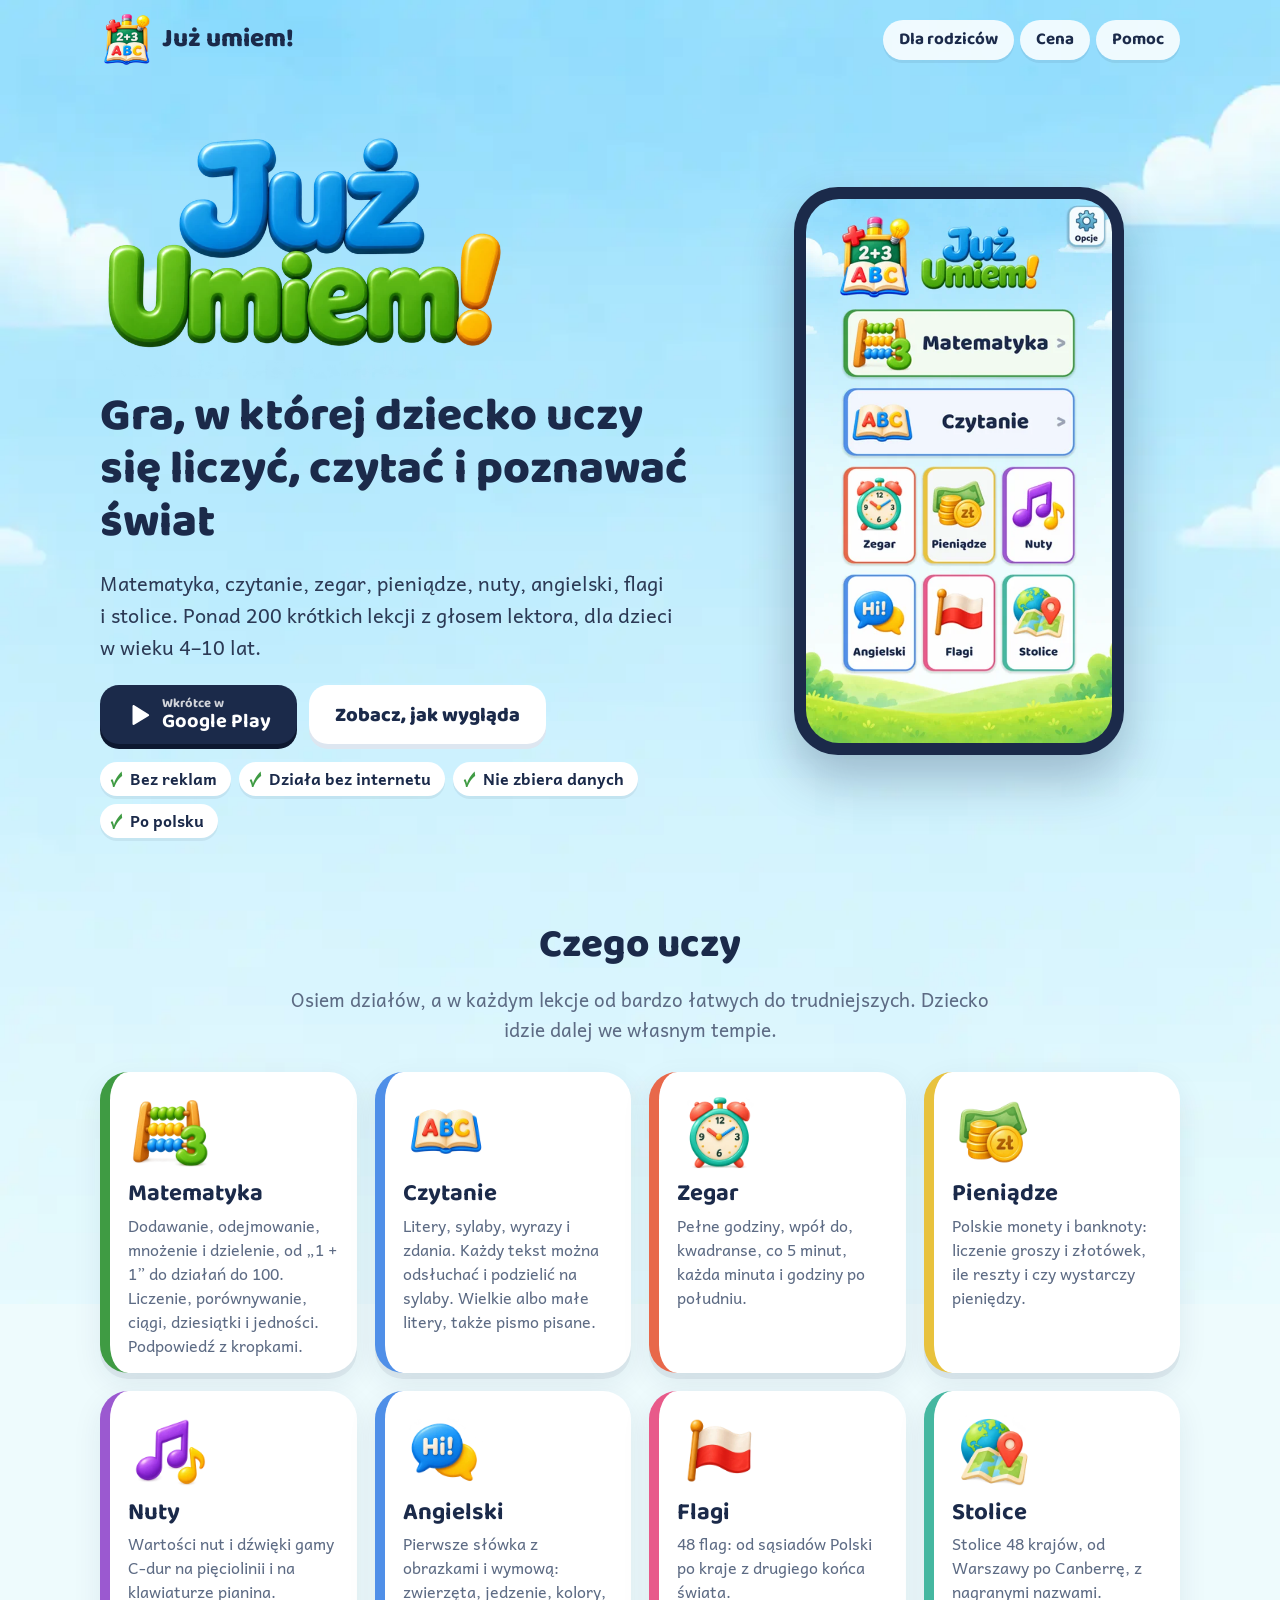
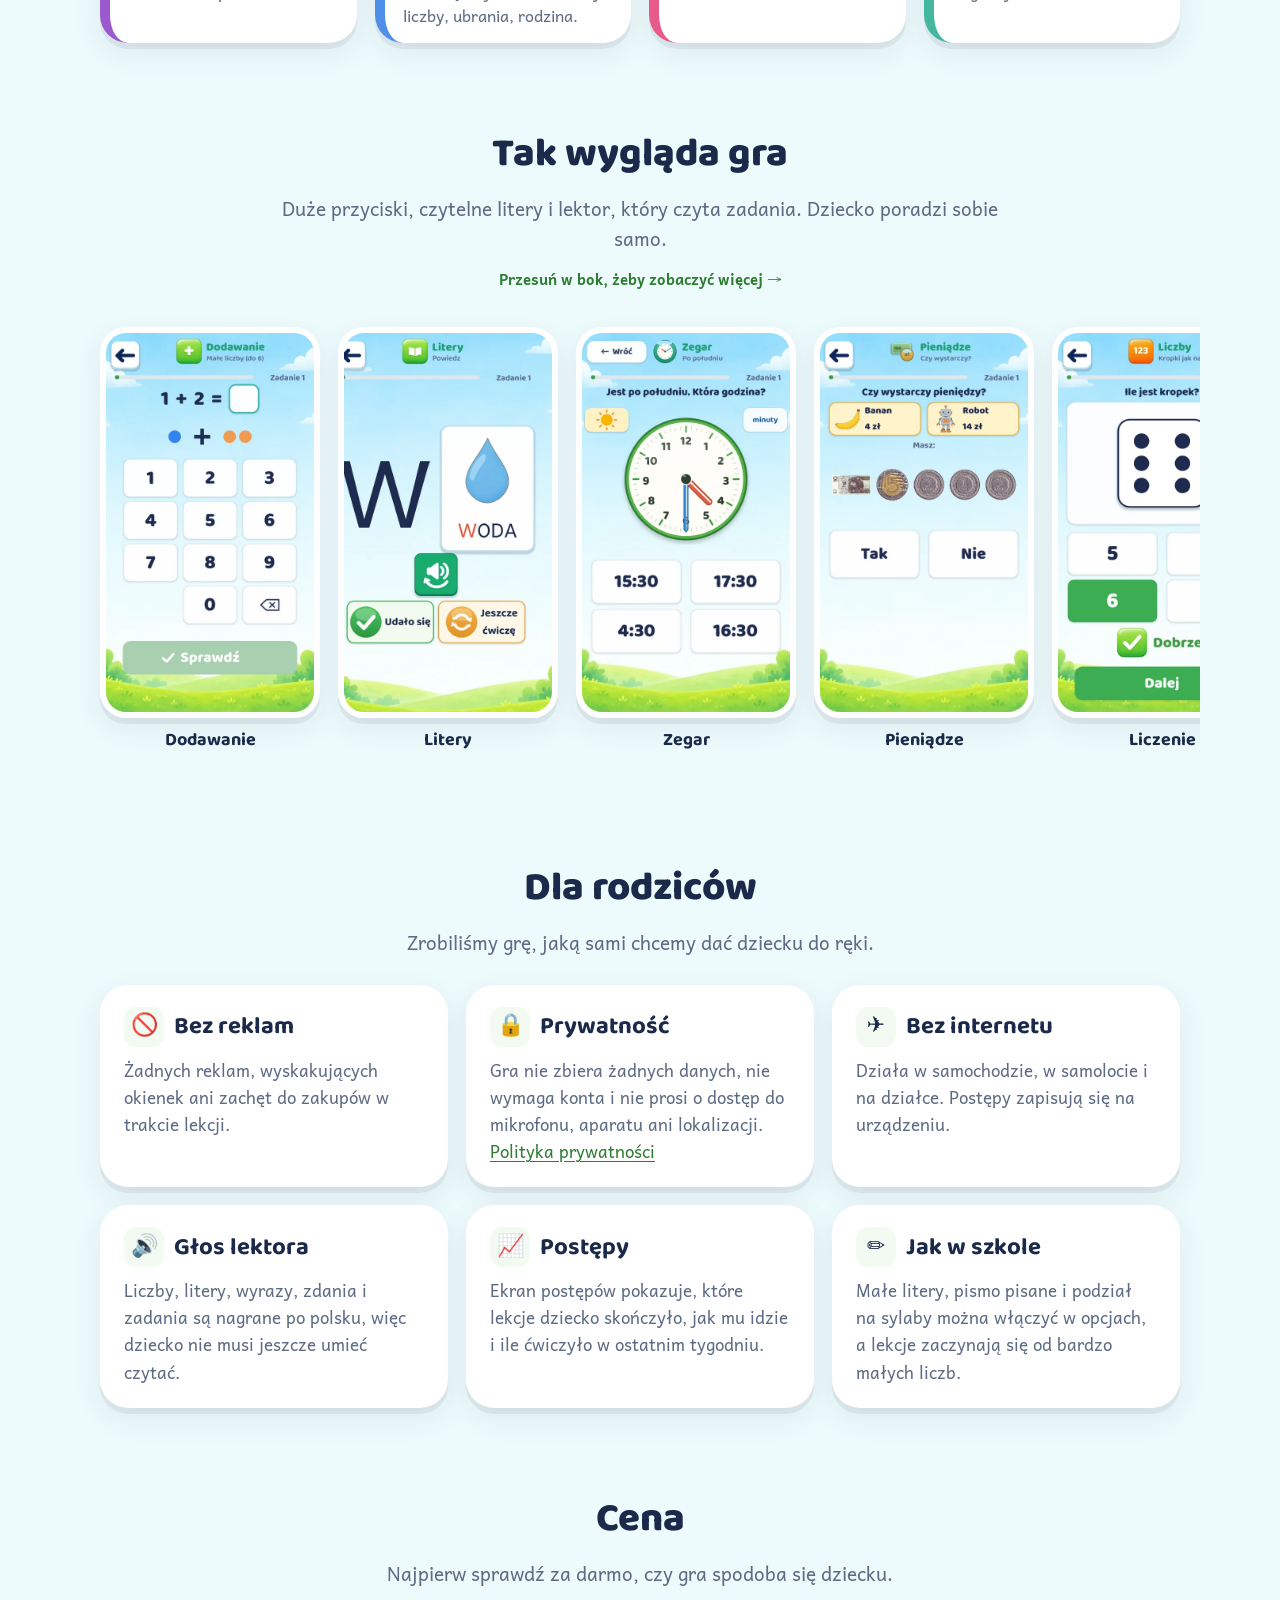
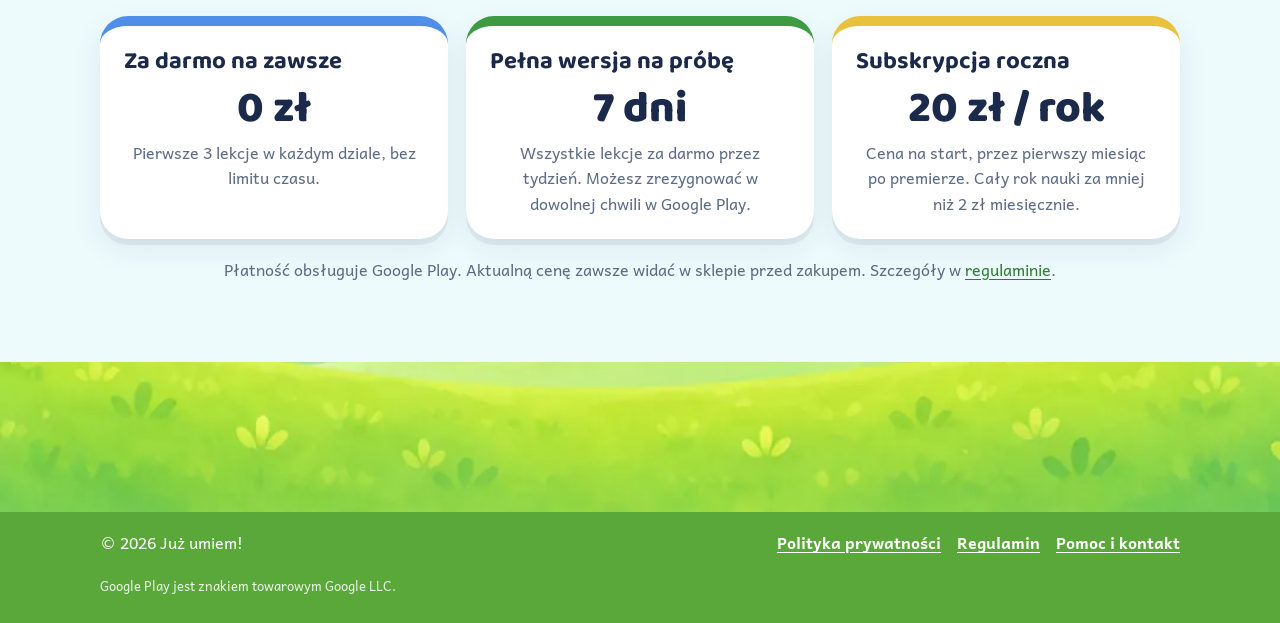
==== index.html @ 5c7d11a3 "Pierwsza wersja strony juzumiem.app Strona główna, polityka prywatności, regulamin, pomoc i kontakt," ====
<!doctype html>
<html lang="pl">
<head>
<meta charset="utf-8">
<meta name="viewport" content="width=device-width, initial-scale=1">
<title>Już umiem! – gra edukacyjna dla dzieci</title>
<meta name="description" content="Już umiem! to gra, w której dziecko uczy się matematyki i czytania, poznaje zegar, pieniądze, nuty, angielskie słówka, flagi i stolice. Ponad 200 lekcji z głosem lektora, bez reklam i bez internetu.">
<link rel="canonical" href="https://juzumiem.app/">
<link rel="icon" type="image/png" href="favicon.png">
<link rel="apple-touch-icon" href="assets/img/apple-touch-icon.png">
<link rel="stylesheet" href="assets/style.css">
<meta name="theme-color" content="#8fdcfe">
<meta property="og:type" content="website">
<meta property="og:locale" content="pl_PL">
<meta property="og:title" content="Już umiem! – gra edukacyjna dla dzieci">
<meta property="og:description" content="Matematyka, czytanie, zegar, pieniądze, nuty, angielski, flagi i stolice. Bez reklam i bez internetu.">
<meta property="og:image" content="https://juzumiem.app/assets/img/udostepnij.jpg">
<meta property="og:image:width" content="1200">
<meta property="og:image:height" content="630">
</head>
<body>

<header class="top">
  <div class="wrap">
    <a class="brand" href="./"><img src="assets/img/logo.webp" alt="" width="52" height="52"><span>Już umiem!</span></a>
    <nav class="nav" aria-label="Menu">
      <a href="#rodzice">Dla rodziców</a>
      <a href="#cena">Cena</a>
      <a href="pomoc/">Pomoc</a>
    </nav>
  </div>
</header>

<main>
  <section class="hero">
    <div class="wrap">
      <div>
        <img class="napis" src="assets/img/napis.webp" alt="Już umiem!" width="720" height="477">
        <h1>Gra, w której dziecko uczy się liczyć, czytać i&nbsp;poznawać świat</h1>
        <p class="lead">Matematyka, czytanie, zegar, pieniądze, nuty, angielski, flagi i&nbsp;stolice. Ponad 200 krótkich lekcji z&nbsp;głosem lektora, dla dzieci w&nbsp;wieku 4–10 lat.</p>
        <div class="cta">
          <span class="btn soon" role="note">
            <svg width="26" height="26" viewBox="0 0 24 24" aria-hidden="true"><path fill="#fff" d="M6 3.8v16.4c0 .8.9 1.3 1.6.9l13.3-8.2c.6-.4.6-1.3 0-1.7L7.6 2.9C6.9 2.5 6 3 6 3.8z"/></svg>
            <span><small>Wkrótce w</small><b>Google Play</b></span>
          </span>
          <a class="btn white" href="#ekrany">Zobacz, jak wygląda</a>
        </div>
        <ul class="badges">
          <li>Bez reklam</li>
          <li>Działa bez internetu</li>
          <li>Nie zbiera danych</li>
          <li>Po polsku</li>
        </ul>
      </div>
      <div class="phone"><img src="assets/img/ekran-start.webp" alt="Ekran startowy gry: Matematyka, Czytanie, Zegar, Pieniądze, Nuty, Angielski, Flagi i Stolice" width="540" height="960"></div>
    </div>
  </section>

  <section id="czego-uczy">
    <div class="wrap">
      <div class="section-head">
        <h2>Czego uczy</h2>
        <p>Osiem działów, a w każdym lekcje od bardzo łatwych do trudniejszych. Dziecko idzie dalej we własnym tempie.</p>
      </div>
      <div class="grid-subjects">
        <article class="subject" style="--c:#3f9b43">
          <img src="assets/img/ikona-matematyka.webp" alt="" width="84" height="84" loading="lazy">
          <h3>Matematyka</h3>
          <p>Dodawanie, odejmowanie, mnożenie i dzielenie, od „1 + 1” do działań do 100. Liczenie, porównywanie, ciągi, dziesiątki i jedności. Podpowiedź z kropkami.</p>
        </article>
        <article class="subject" style="--c:#4f8fe8">
          <img src="assets/img/ikona-czytanie.webp" alt="" width="84" height="84" loading="lazy">
          <h3>Czytanie</h3>
          <p>Litery, sylaby, wyrazy i zdania. Każdy tekst można odsłuchać i podzielić na sylaby. Wielkie albo małe litery, także pismo pisane.</p>
        </article>
        <article class="subject" style="--c:#e8684a">
          <img src="assets/img/ikona-zegar.webp" alt="" width="84" height="84" loading="lazy">
          <h3>Zegar</h3>
          <p>Pełne godziny, wpół do, kwadranse, co 5 minut, każda minuta i godziny po południu.</p>
        </article>
        <article class="subject" style="--c:#e8c23d">
          <img src="assets/img/ikona-pieniadze.webp" alt="" width="84" height="84" loading="lazy">
          <h3>Pieniądze</h3>
          <p>Polskie monety i banknoty: liczenie groszy i złotówek, ile reszty i czy wystarczy pieniędzy.</p>
        </article>
        <article class="subject" style="--c:#9b59d0">
          <img src="assets/img/ikona-nuty.webp" alt="" width="84" height="84" loading="lazy">
          <h3>Nuty</h3>
          <p>Wartości nut i dźwięki gamy C-dur na pięciolinii i na klawiaturze pianina.</p>
        </article>
        <article class="subject" style="--c:#4f8fe8">
          <img src="assets/img/ikona-angielski.webp" alt="" width="84" height="84" loading="lazy">
          <h3>Angielski</h3>
          <p>Pierwsze słówka z obrazkami i wymową: zwierzęta, jedzenie, kolory, liczby, ubrania, rodzina.</p>
        </article>
        <article class="subject" style="--c:#e85a8a">
          <img src="assets/img/ikona-flagi.webp" alt="" width="84" height="84" loading="lazy">
          <h3>Flagi</h3>
          <p>48 flag: od sąsiadów Polski po kraje z drugiego końca świata.</p>
        </article>
        <article class="subject" style="--c:#45b7a0">
          <img src="assets/img/ikona-stolice.webp" alt="" width="84" height="84" loading="lazy">
          <h3>Stolice</h3>
          <p>Stolice 48 krajów, od Warszawy po Canberrę, z nagranymi nazwami.</p>
        </article>
      </div>
    </div>
  </section>

  <section id="ekrany">
    <div class="wrap">
      <div class="section-head">
        <h2>Tak wygląda gra</h2>
        <p>Duże przyciski, czytelne litery i lektor, który czyta zadania. Dziecko poradzi sobie samo.</p>
        <p class="hint">Przesuń w bok, żeby zobaczyć więcej →</p>
      </div>
    </div>
    <div class="shots" tabindex="0" aria-label="Zrzuty ekranu z gry">
      <figure><img src="assets/img/ekran-dodawanie.webp" alt="Dodawanie z podpowiedzią z kropkami" width="540" height="960" loading="lazy"><figcaption>Dodawanie</figcaption></figure>
      <figure><img src="assets/img/ekran-litery.webp" alt="Litera W z obrazkiem wody" width="540" height="960" loading="lazy"><figcaption>Litery</figcaption></figure>
      <figure><img src="assets/img/ekran-zegar.webp" alt="Zegar: która godzina po południu" width="540" height="960" loading="lazy"><figcaption>Zegar</figcaption></figure>
      <figure><img src="assets/img/ekran-pieniadze.webp" alt="Czy wystarczy pieniędzy na banana i robota" width="540" height="960" loading="lazy"><figcaption>Pieniądze</figcaption></figure>
      <figure><img src="assets/img/ekran-policz.webp" alt="Policz kropki na kostce" width="540" height="960" loading="lazy"><figcaption>Liczenie</figcaption></figure>
      <figure><img src="assets/img/ekran-zdania.webp" alt="Czytanie zdania" width="540" height="960" loading="lazy"><figcaption>Zdania</figcaption></figure>
      <figure><img src="assets/img/ekran-flagi.webp" alt="Znajdź flagę Korei Południowej" width="540" height="960" loading="lazy"><figcaption>Flagi</figcaption></figure>
      <figure><img src="assets/img/ekran-stolice.webp" alt="Stolicą Polski jest Warszawa" width="540" height="960" loading="lazy"><figcaption>Stolice</figcaption></figure>
      <figure><img src="assets/img/ekran-menu.webp" alt="Lista lekcji dodawania" width="540" height="960" loading="lazy"><figcaption>Lekcje</figcaption></figure>
    </div>
  </section>

  <section id="rodzice">
    <div class="wrap">
      <div class="section-head">
        <h2>Dla rodziców</h2>
        <p>Zrobiliśmy grę, jaką sami chcemy dać dziecku do ręki.</p>
      </div>
      <div class="parents">
        <div class="card"><h3><span class="ico" aria-hidden="true">🚫</span>Bez reklam</h3><p>Żadnych reklam, wyskakujących okienek ani zachęt do zakupów w trakcie lekcji.</p></div>
        <div class="card"><h3><span class="ico" aria-hidden="true">🔒</span>Prywatność</h3><p>Gra nie zbiera żadnych danych, nie wymaga konta i nie prosi o dostęp do mikrofonu, aparatu ani lokalizacji. <a href="prywatnosc/">Polityka prywatności</a></p></div>
        <div class="card"><h3><span class="ico" aria-hidden="true">✈️</span>Bez internetu</h3><p>Działa w samochodzie, w samolocie i na działce. Postępy zapisują się na urządzeniu.</p></div>
        <div class="card"><h3><span class="ico" aria-hidden="true">🔊</span>Głos lektora</h3><p>Liczby, litery, wyrazy, zdania i zadania są nagrane po polsku, więc dziecko nie musi jeszcze umieć czytać.</p></div>
        <div class="card"><h3><span class="ico" aria-hidden="true">📈</span>Postępy</h3><p>Ekran postępów pokazuje, które lekcje dziecko skończyło, jak mu idzie i ile ćwiczyło w ostatnim tygodniu.</p></div>
        <div class="card"><h3><span class="ico" aria-hidden="true">✏️</span>Jak w szkole</h3><p>Małe litery, pismo pisane i podział na sylaby można włączyć w opcjach, a lekcje zaczynają się od bardzo małych liczb.</p></div>
      </div>
    </div>
  </section>

  <section id="cena">
    <div class="wrap">
      <div class="section-head">
        <h2>Cena</h2>
        <p>Najpierw sprawdź za darmo, czy gra spodoba się dziecku.</p>
      </div>
      <div class="price">
        <div class="card" style="--c:#4f8fe8">
          <h3>Za darmo na zawsze</h3>
          <div class="big">0 zł</div>
          <p>Pierwsze 3 lekcje w każdym dziale, bez limitu czasu.</p>
        </div>
        <div class="card" style="--c:#3f9b43">
          <h3>Pełna wersja na próbę</h3>
          <div class="big">7 dni</div>
          <p>Wszystkie lekcje za darmo przez tydzień. Możesz zrezygnować w dowolnej chwili w Google Play.</p>
        </div>
        <div class="card" style="--c:#e8c23d">
          <h3>Subskrypcja roczna</h3>
          <div class="big">20 zł / rok</div>
          <p>Cena na start, przez pierwszy miesiąc po premierze. Cały rok nauki za mniej niż 2 zł miesięcznie.</p>
        </div>
      </div>
      <p class="note">Płatność obsługuje Google Play. Aktualną cenę zawsze widać w sklepie przed zakupem. Szczegóły w <a href="regulamin/">regulaminie</a>.</p>
    </div>
  </section>
</main>

<footer class="foot">
  <div class="grass" aria-hidden="true"></div>
  <div class="bar">
    <div class="wrap">
      <span>© 2026 Już umiem!</span>
      <nav aria-label="Stopka">
        <a href="prywatnosc/">Polityka prywatności</a>
        <a href="regulamin/">Regulamin</a>
        <a href="pomoc/">Pomoc i kontakt</a>
      </nav>
      <p class="tm">Google Play jest znakiem towarowym Google LLC.</p>
    </div>
  </div>
</footer>

</body>
</html>
---- assets/style.css ----
/* Już umiem! — strona www. Kolory i czcionki jak w grze. */

@font-face { font-family: "Baloo 2"; font-weight: 800; font-display: swap;
  src: url("fonts/baloo2-extrabold.woff2") format("woff2"); }
@font-face { font-family: "Baloo 2"; font-weight: 700; font-display: swap;
  src: url("fonts/baloo2-bold.woff2") format("woff2"); }
@font-face { font-family: "Andika"; font-weight: 400; font-display: swap;
  src: url("fonts/andika-regular.woff2") format("woff2"); }
@font-face { font-family: "Andika"; font-weight: 700; font-display: swap;
  src: url("fonts/andika-bold.woff2") format("woff2"); }

:root {
  color-scheme: light;
  --navy: #1b2a4a;
  --text: #2c3a55;
  --soft: #5d6b84;
  --green: #3f9b43;
  --green-dark: #2e7d32;
  --green-bg: #f3faf1;
  --blue: #4f8fe8;
  --blue-bg: #f2f6fd;
  --red: #e8684a;
  --yellow: #e8c23d;
  --purple: #9b59d0;
  --pink: #e85a8a;
  --teal: #45b7a0;
  --sky-top: #8fdcfe;
  --sky-bottom: #eefbfd;
  --card: #ffffff;
  --line: #dde6f0;
  --todo-bg: #fff3b0;
  --todo-line: #e8c23d;
  --radius: 28px;
  --shadow: 0 6px 0 rgba(27, 42, 74, .07), 0 10px 30px rgba(27, 42, 74, .08);
  --head: "Baloo 2", "Trebuchet MS", system-ui, sans-serif;
  --body: "Andika", "Segoe UI", system-ui, sans-serif;
}

* { box-sizing: border-box; }
html { scroll-behavior: smooth; -webkit-text-size-adjust: 100%; }
body {
  margin: 0;
  font-family: var(--body);
  font-size: 18px;
  line-height: 1.6;
  color: var(--text);
  background: var(--sky-bottom);
  background-image:
    url("img/niebo.webp"),
    linear-gradient(180deg, var(--sky-top) 0, #e6f9fd 820px, var(--sky-bottom) 1200px);
  background-repeat: no-repeat;
  background-size: max(100%, 760px) auto, 100% 100%;
  background-position: top center;
  min-height: 100vh;
  display: flex;
  flex-direction: column;
}
img { max-width: 100%; height: auto; display: block; }
a { color: var(--green-dark); text-underline-offset: 3px; }
a:hover { color: var(--green); }
h1, h2, h3 { font-family: var(--head); color: var(--navy); line-height: 1.15; margin: 0 0 .4em; }
h1 { font-weight: 800; font-size: clamp(34px, 6vw, 56px); }
h2 { font-weight: 800; font-size: clamp(28px, 4.4vw, 40px); }
h3 { font-weight: 700; font-size: 24px; }
p { margin: 0 0 1em; }
:focus-visible { outline: 3px solid var(--blue); outline-offset: 3px; border-radius: 8px; }

.wrap { width: 100%; max-width: 1120px; margin: 0 auto; padding: 0 20px; }
.narrow { max-width: 820px; }
main { flex: 1; }

/* ── nagłówek ─────────────────────────────────────── */
.top { padding: 14px 0; }
.top .wrap { display: flex; align-items: center; justify-content: space-between; gap: 12px; flex-wrap: wrap; }
.brand { display: flex; align-items: center; gap: 10px; text-decoration: none; color: var(--navy); }
.brand img { width: 52px; height: 52px; }
.brand span { font-family: var(--head); font-weight: 800; font-size: 26px; }
.nav { display: flex; gap: 6px; flex-wrap: wrap; }
.nav a {
  font-family: var(--head); font-weight: 700; font-size: 17px;
  color: var(--navy); text-decoration: none;
  background: rgba(255, 255, 255, .85); padding: 6px 16px; border-radius: 999px;
  box-shadow: 0 3px 0 rgba(27, 42, 74, .08);
}
.nav a:hover, .nav a[aria-current="page"] { background: #fff; color: var(--green-dark); }

/* ── hero ─────────────────────────────────────────── */
.hero { padding: 24px 0 40px; }
.hero .wrap { display: grid; grid-template-columns: 1.15fr .85fr; gap: 40px; align-items: center; }
.hero .napis { width: min(420px, 80%); margin: 0 0 8px -8px; }
.hero h1 { font-size: clamp(30px, 4.6vw, 46px); }
.hero .lead { font-size: 20px; color: var(--text); max-width: 34em; }
.cta { display: flex; gap: 12px; flex-wrap: wrap; margin-top: 22px; }
.btn {
  display: inline-flex; align-items: center; gap: 10px;
  font-family: var(--head); font-weight: 800; font-size: 20px;
  padding: 12px 26px; border-radius: 19px; text-decoration: none;
  background: var(--green); color: #fff;
  box-shadow: 0 5px 0 var(--green-dark);
  transition: transform .08s ease, box-shadow .08s ease;
}
.btn:hover { color: #fff; background: #379039; }
.btn:active { transform: translateY(3px); box-shadow: 0 2px 0 var(--green-dark); }
.btn.white { background: #fff; color: var(--navy); box-shadow: 0 5px 0 var(--line); }
.btn.white:hover { color: var(--green-dark); }
.btn.soon { background: var(--navy); box-shadow: 0 5px 0 #0d1830; cursor: default; }
.btn.soon small { display: block; font-size: 13px; font-weight: 700; opacity: .8; line-height: 1; }
.btn.soon b { display: block; line-height: 1.1; }
.btn svg { flex: none; }

.phone {
  width: 100%; max-width: 330px; margin: 0 auto;
  border-radius: 44px; padding: 12px; background: #1b2a4a;
  box-shadow: 0 24px 50px rgba(27, 42, 74, .28);
}
.phone img { border-radius: 33px; aspect-ratio: 9 / 16; width: 100%; object-fit: cover; }

.badges { display: flex; flex-wrap: wrap; gap: 8px; margin: 18px 0 0; padding: 0; list-style: none; }
.badges li {
  background: #fff; border-radius: 999px; padding: 4px 14px 4px 10px;
  font-weight: 700; font-size: 16px; color: var(--navy);
  display: flex; align-items: center; gap: 6px; box-shadow: 0 3px 0 rgba(27, 42, 74, .07);
}
.badges li::before { content: "✓"; color: var(--green); font-weight: 700; }

/* ── sekcje ───────────────────────────────────────── */
section { padding: 44px 0; }
.section-head { text-align: center; max-width: 720px; margin: 0 auto 28px; }
.section-head p { color: var(--soft); font-size: 19px; }
.section-head .hint { font-size: 15px; font-weight: 700; color: var(--green-dark); margin: -6px 0 0; }

.grid-subjects { display: grid; grid-template-columns: repeat(4, 1fr); gap: 18px; }
.subject {
  background: var(--card); border-radius: var(--radius); padding: 18px 18px 16px;
  box-shadow: var(--shadow); border-left: 10px solid var(--c, var(--green));
}
.subject img { width: 84px; height: 84px; object-fit: contain; margin-bottom: 6px; }
.subject h3 { margin-bottom: .2em; }
.subject p { font-size: 16px; color: var(--soft); margin: 0; line-height: 1.5; }

.shots {
  display: grid; grid-auto-flow: column; grid-auto-columns: 220px; gap: 18px;
  overflow-x: auto; padding: 8px 20px 22px; scroll-snap-type: x mandatory;
  scrollbar-width: thin; max-width: 1120px; margin: 0 auto;
}
.shots figure { margin: 0; scroll-snap-align: center; }
.shots img {
  border-radius: 26px; aspect-ratio: 9 / 16; width: 100%; object-fit: cover;
  border: 6px solid #fff; box-shadow: var(--shadow); background: #fff;
}
.shots figcaption { text-align: center; font-family: var(--head); font-weight: 700; color: var(--navy); margin-top: 8px; }

.parents { display: grid; grid-template-columns: repeat(3, 1fr); gap: 18px; }
.card {
  background: var(--card); border-radius: var(--radius); padding: 22px 24px;
  box-shadow: var(--shadow);
}
.card h3 { display: flex; align-items: center; gap: 10px; }
.card .ico {
  flex: none; width: 40px; height: 40px; border-radius: 12px; display: grid; place-items: center;
  font-size: 22px; background: var(--green-bg);
}
.card p { margin: 0; color: var(--soft); font-size: 17px; }

.price {
  display: grid; grid-template-columns: repeat(3, 1fr); gap: 18px; align-items: stretch;
}
.price .card { text-align: center; border-top: 10px solid var(--c, var(--green)); }
.price .big { font-family: var(--head); font-weight: 800; font-size: 44px; color: var(--navy); line-height: 1.1; margin: 4px 0 6px; }
.price .card p { font-size: 16px; }
.note { text-align: center; color: var(--soft); font-size: 16px; margin-top: 18px; }

/* ── strony z tekstem (prywatność, regulamin, pomoc) ─ */
.doc {
  background: var(--card); border-radius: var(--radius); box-shadow: var(--shadow);
  padding: 34px clamp(20px, 5vw, 56px) 40px; margin: 8px auto 40px;
}
.doc h1 { font-size: clamp(30px, 5vw, 44px); }
.doc h2 { font-size: 26px; margin-top: 1.6em; }
.doc h3 { font-size: 21px; margin-top: 1.2em; }
.doc ul, .doc ol { padding-left: 1.3em; margin: 0 0 1em; }
.doc li { margin-bottom: .35em; }
.doc .meta { color: var(--soft); font-size: 16px; }
.summary {
  background: var(--green-bg); border-radius: 20px; padding: 18px 22px; margin: 18px 0 8px;
  border-left: 8px solid var(--green);
}
.summary ul { margin: 0; }
.summary p:last-child { margin: 0; }
details {
  border: 2px solid var(--line); border-radius: 18px; padding: 0 18px; margin: 0 0 12px; background: #fff;
}
details[open] { border-color: #b9d9b5; }
summary {
  cursor: pointer; font-family: var(--head); font-weight: 700; font-size: 20px; color: var(--navy);
  padding: 14px 0; list-style: none; display: flex; justify-content: space-between; gap: 12px;
}
summary::-webkit-details-marker { display: none; }
summary::after { content: "+"; color: var(--green); font-size: 26px; line-height: 1; }
details[open] summary::after { content: "−"; }
details > div { padding-bottom: 14px; }
.contact {
  display: flex; align-items: center; gap: 14px; flex-wrap: wrap;
  background: var(--blue-bg); border-radius: 20px; padding: 18px 22px; margin: 10px 0 18px;
  border-left: 8px solid var(--blue);
}
.contact b { font-family: var(--head); font-size: 24px; color: var(--navy); }

/* miejsca do uzupełnienia przed wydaniem — celowo widoczne */
.todo {
  background: var(--todo-bg); border: 2px dashed var(--todo-line); border-radius: 8px;
  padding: 0 6px; font-weight: 700; color: #6b5300; white-space: nowrap;
}

/* ── stopka ───────────────────────────────────────── */
.foot { margin-top: 20px; }
.foot .grass { height: 150px; background: url("img/trawa.webp") center bottom / cover no-repeat; }
.foot .bar { background: #5aa83a; color: #fff; padding: 18px 0 26px; font-size: 16px; }
.foot .bar .wrap { display: flex; justify-content: space-between; gap: 14px; flex-wrap: wrap; align-items: center; }
.foot a { color: #fff; font-weight: 700; }
.foot nav { display: flex; gap: 16px; flex-wrap: wrap; }
.foot .tm { font-size: 13px; opacity: .85; width: 100%; margin: 6px 0 0; }

/* ── telefon ──────────────────────────────────────── */
@media (max-width: 900px) {
  .hero .wrap { grid-template-columns: 1fr; gap: 26px; }
  .hero .phone { max-width: 260px; }
  .grid-subjects { grid-template-columns: repeat(2, 1fr); }
  .parents, .price { grid-template-columns: 1fr; }
}
@media (max-width: 520px) {
  body { font-size: 17px; }
  .wrap { padding: 0 16px; }
  .brand span { font-size: 22px; }
  .brand img { width: 44px; height: 44px; }
  .nav a { font-size: 15px; padding: 5px 12px; }
  .grid-subjects { gap: 12px; }
  .subject { padding: 14px 12px 12px; border-left-width: 7px; }
  .subject img { width: 64px; height: 64px; }
  .subject h3 { font-size: 20px; }
  .subject p { font-size: 14.5px; }
  .shots { grid-auto-columns: 180px; padding: 8px 16px 20px; }
  .foot .grass { height: 100px; }
  .todo { white-space: normal; }
}
@media (prefers-reduced-motion: reduce) {
  html { scroll-behavior: auto; }
  .btn { transition: none; }
}
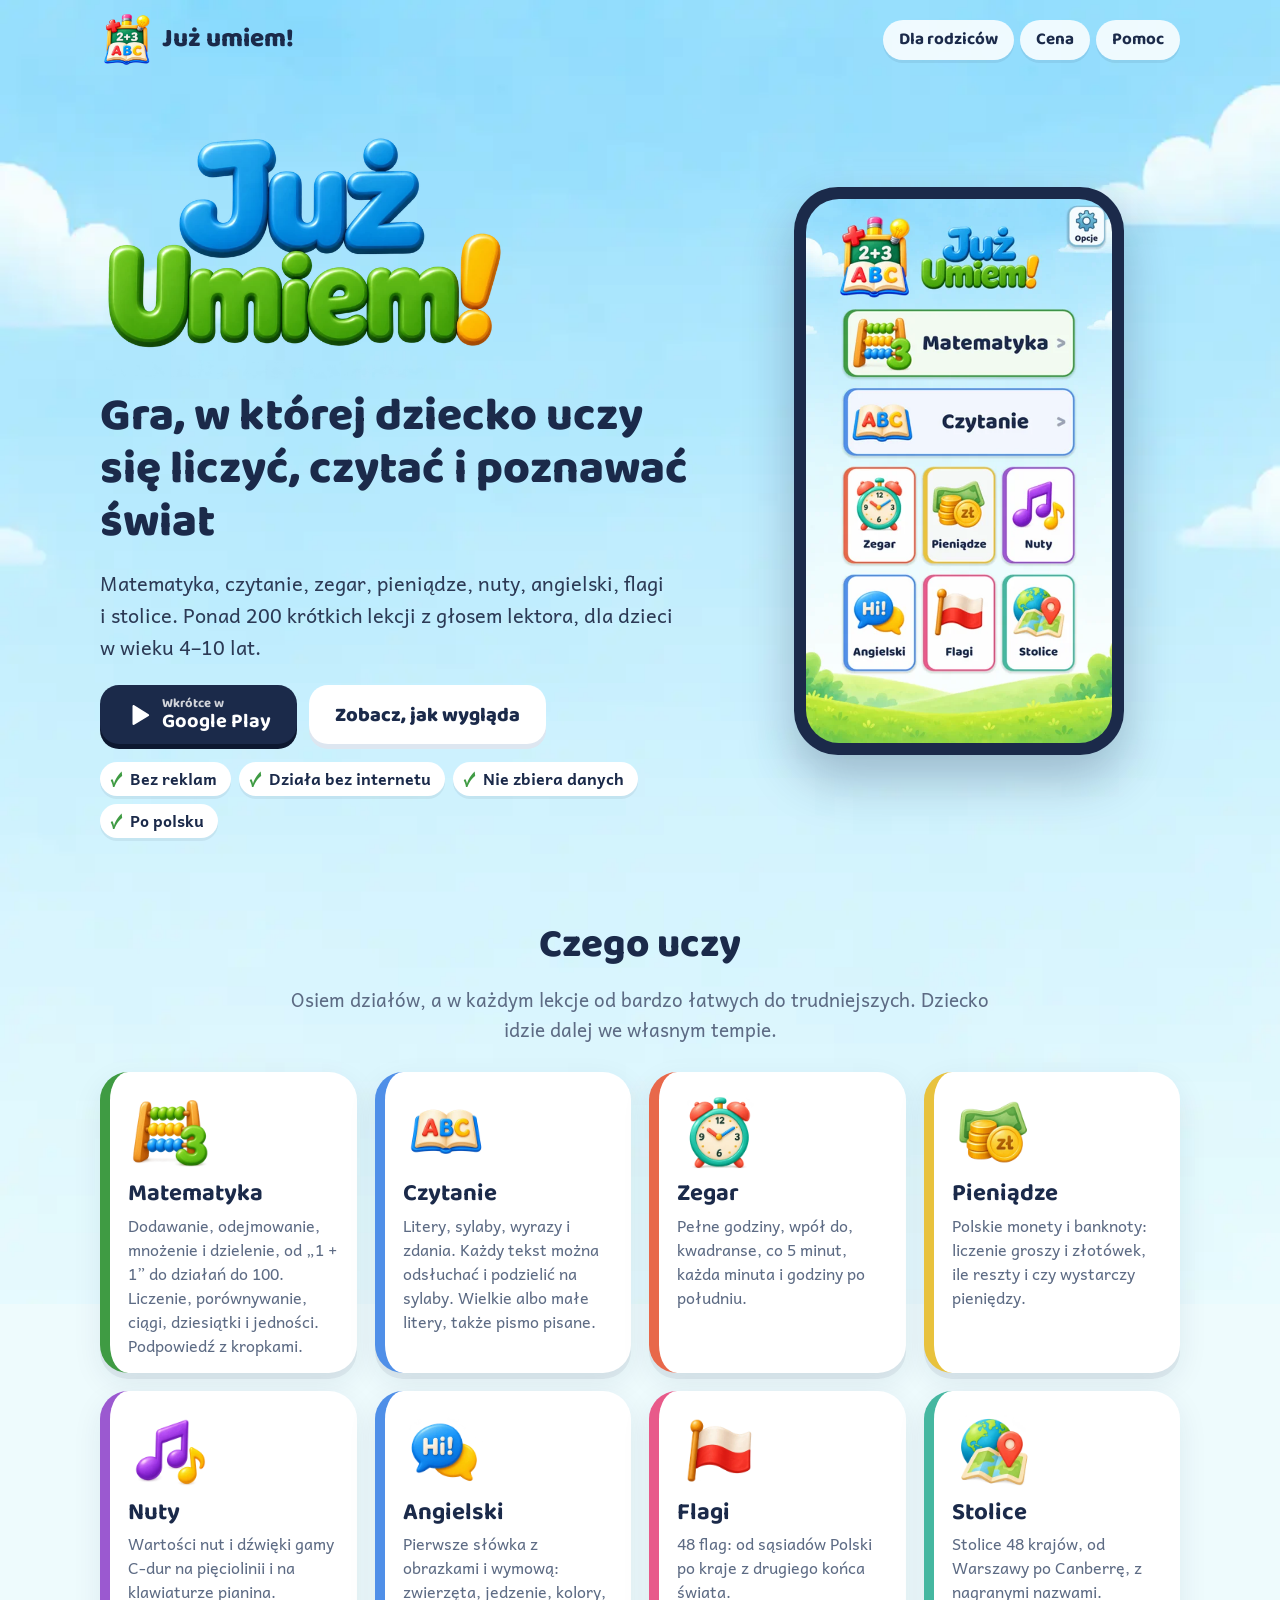
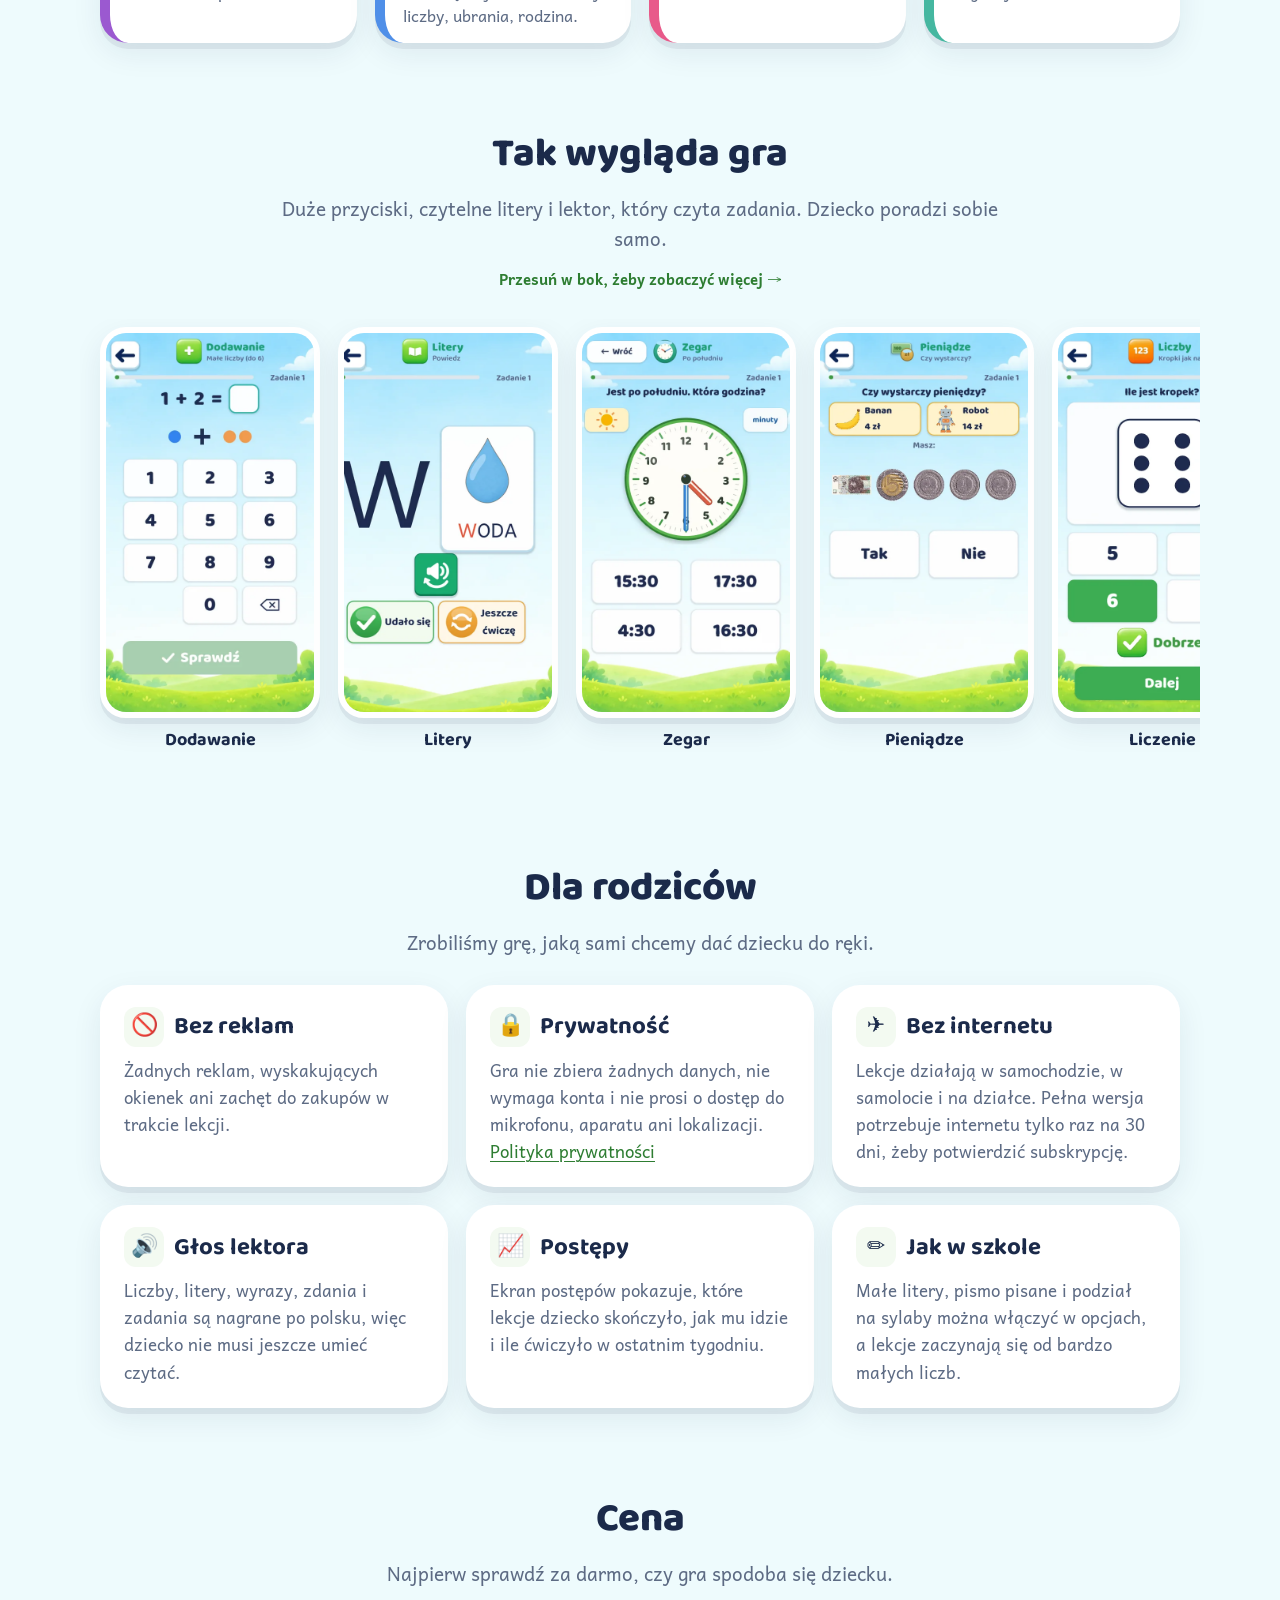
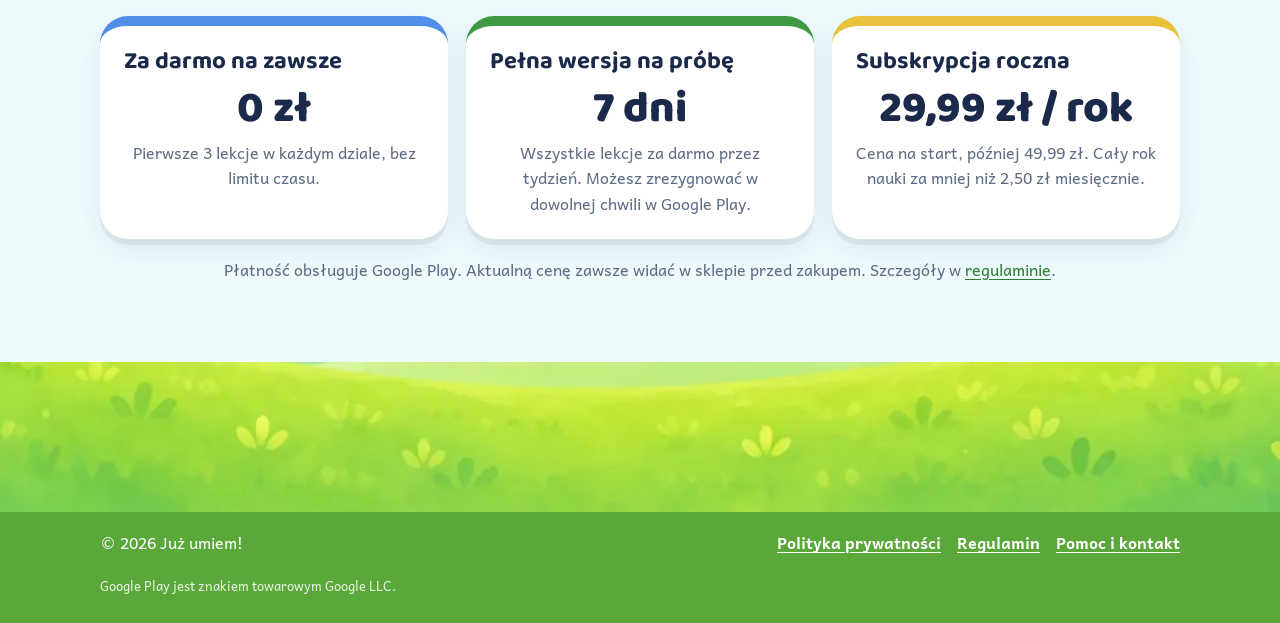
==== commit 31a7a0c4: "Subskrypcja potwierdzana raz na 30 dni, cena 29,99 zł Regulamin § 5 ust. 8, pomoc i polityka prywatn" ====
--- a/index.html
+++ b/index.html
@@ -137,7 +137,7 @@
       <div class="parents">
         <div class="card"><h3><span class="ico" aria-hidden="true">🚫</span>Bez reklam</h3><p>Żadnych reklam, wyskakujących okienek ani zachęt do zakupów w trakcie lekcji.</p></div>
         <div class="card"><h3><span class="ico" aria-hidden="true">🔒</span>Prywatność</h3><p>Gra nie zbiera żadnych danych, nie wymaga konta i nie prosi o dostęp do mikrofonu, aparatu ani lokalizacji. <a href="prywatnosc/">Polityka prywatności</a></p></div>
-        <div class="card"><h3><span class="ico" aria-hidden="true">✈️</span>Bez internetu</h3><p>Działa w samochodzie, w samolocie i na działce. Postępy zapisują się na urządzeniu.</p></div>
+        <div class="card"><h3><span class="ico" aria-hidden="true">✈️</span>Bez internetu</h3><p>Lekcje działają w samochodzie, w samolocie i na działce. Pełna wersja potrzebuje internetu tylko raz na 30 dni, żeby potwierdzić subskrypcję.</p></div>
         <div class="card"><h3><span class="ico" aria-hidden="true">🔊</span>Głos lektora</h3><p>Liczby, litery, wyrazy, zdania i zadania są nagrane po polsku, więc dziecko nie musi jeszcze umieć czytać.</p></div>
         <div class="card"><h3><span class="ico" aria-hidden="true">📈</span>Postępy</h3><p>Ekran postępów pokazuje, które lekcje dziecko skończyło, jak mu idzie i ile ćwiczyło w ostatnim tygodniu.</p></div>
         <div class="card"><h3><span class="ico" aria-hidden="true">✏️</span>Jak w szkole</h3><p>Małe litery, pismo pisane i podział na sylaby można włączyć w opcjach, a lekcje zaczynają się od bardzo małych liczb.</p></div>
@@ -164,8 +164,8 @@
         </div>
         <div class="card" style="--c:#e8c23d">
           <h3>Subskrypcja roczna</h3>
-          <div class="big">20 zł / rok</div>
-          <p>Cena na start, przez pierwszy miesiąc po premierze. Cały rok nauki za mniej niż 2 zł miesięcznie.</p>
+          <div class="big">29,99 zł / rok</div>
+          <p>Cena na start, później 49,99 zł. Cały rok nauki za mniej niż 2,50 zł miesięcznie.</p>
         </div>
       </div>
       <p class="note">Płatność obsługuje Google Play. Aktualną cenę zawsze widać w sklepie przed zakupem. Szczegóły w <a href="regulamin/">regulaminie</a>.</p>
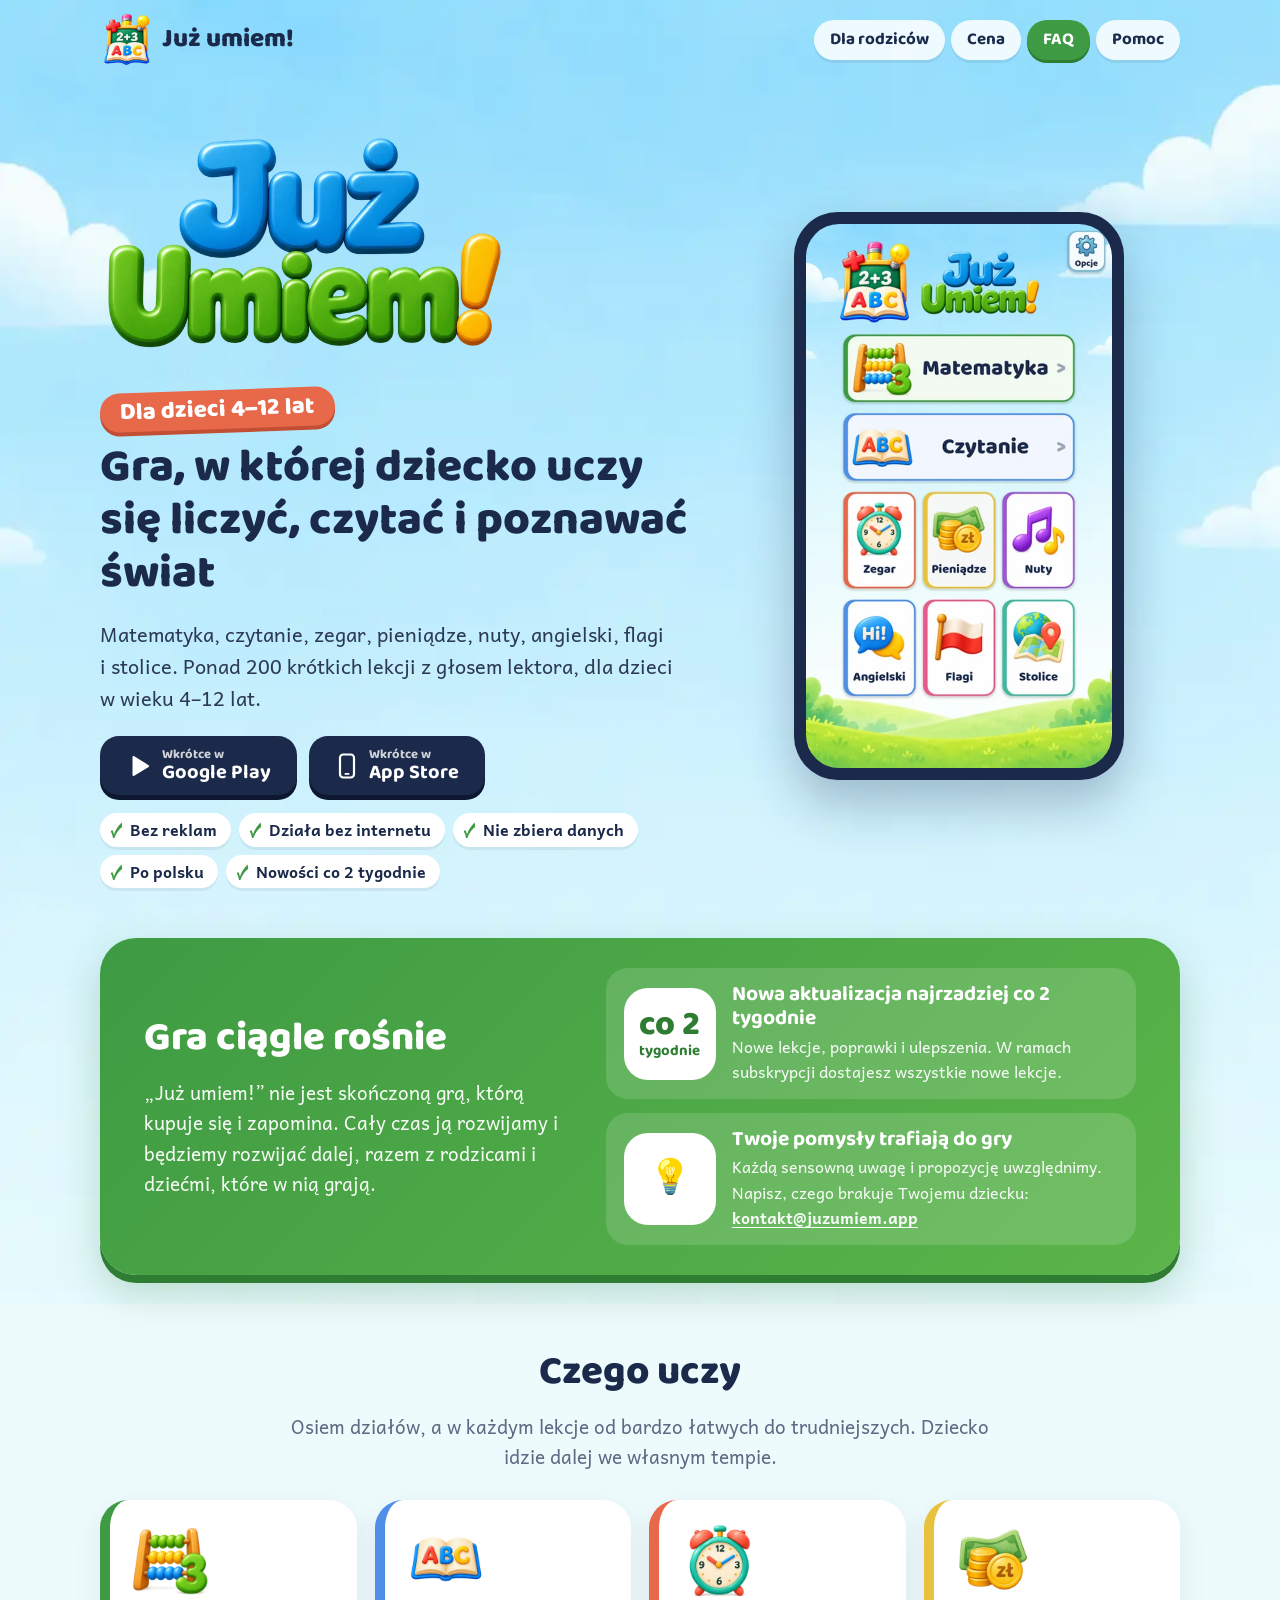
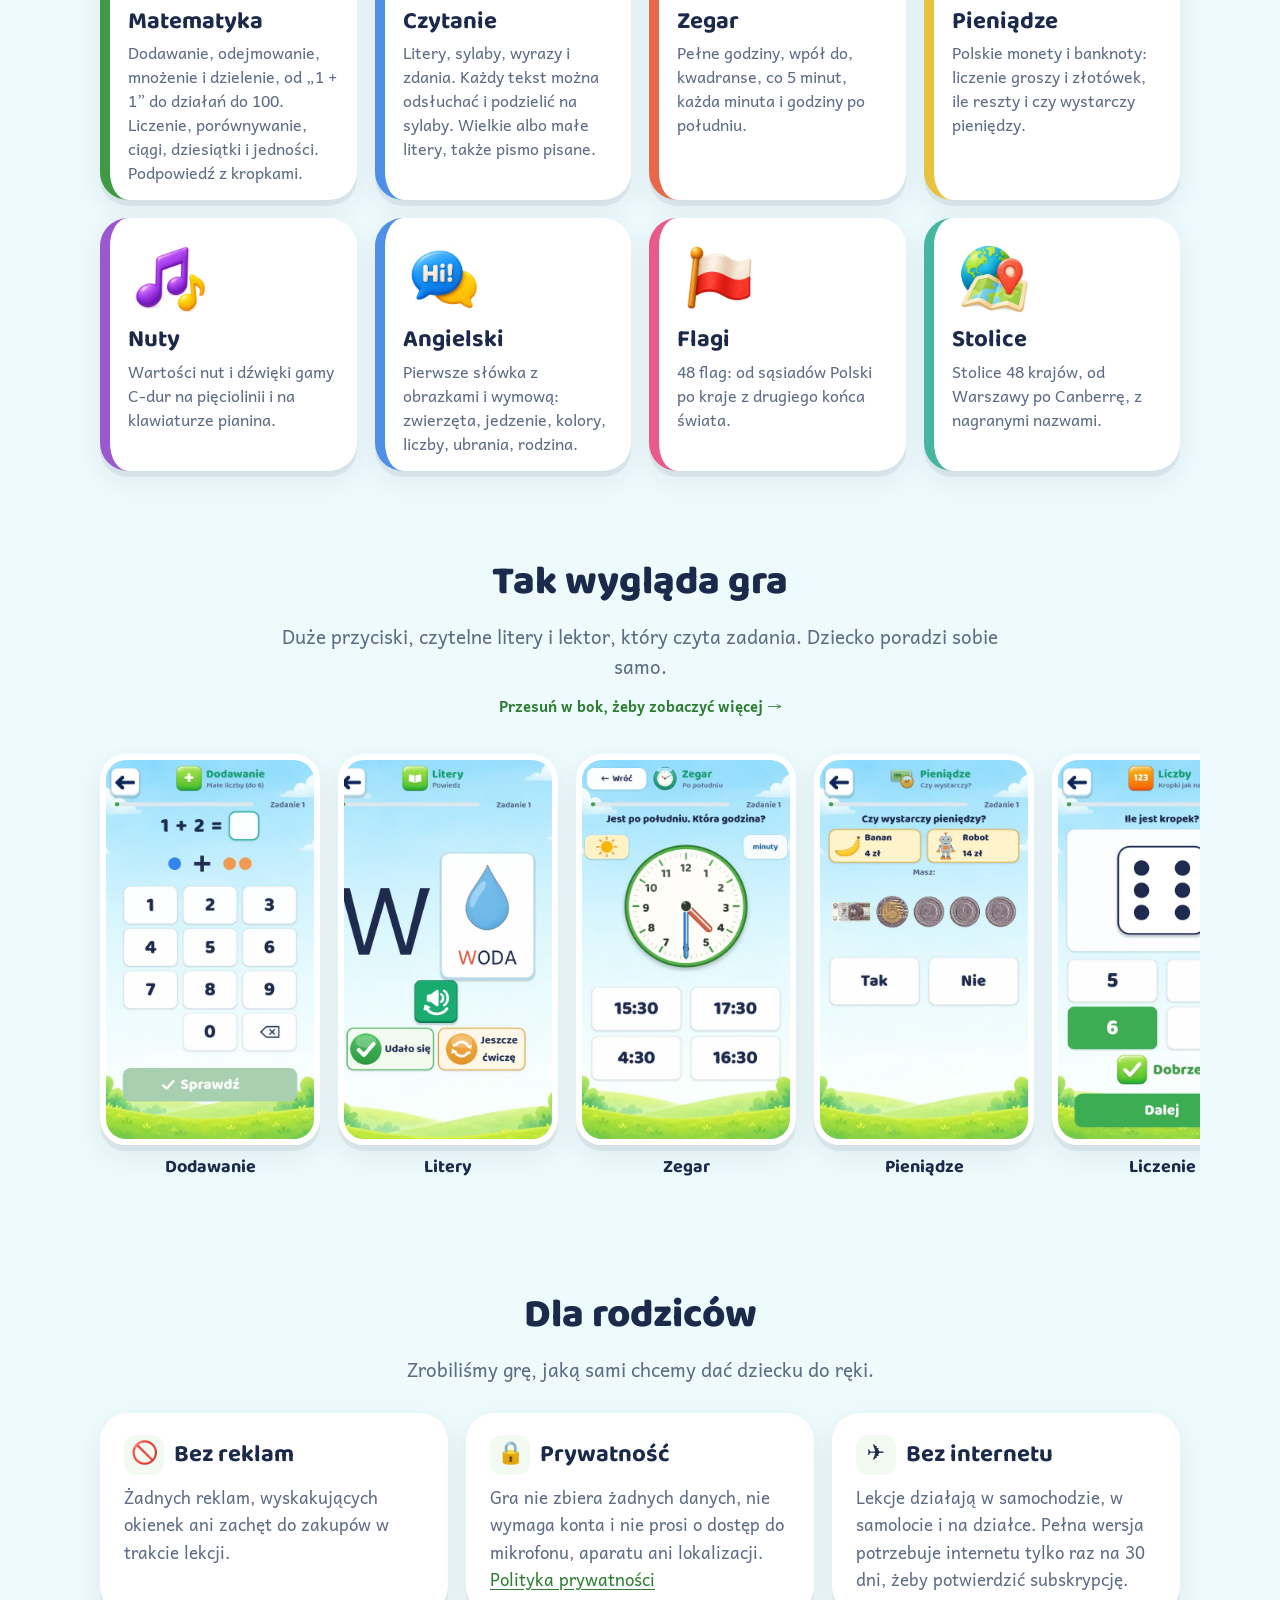
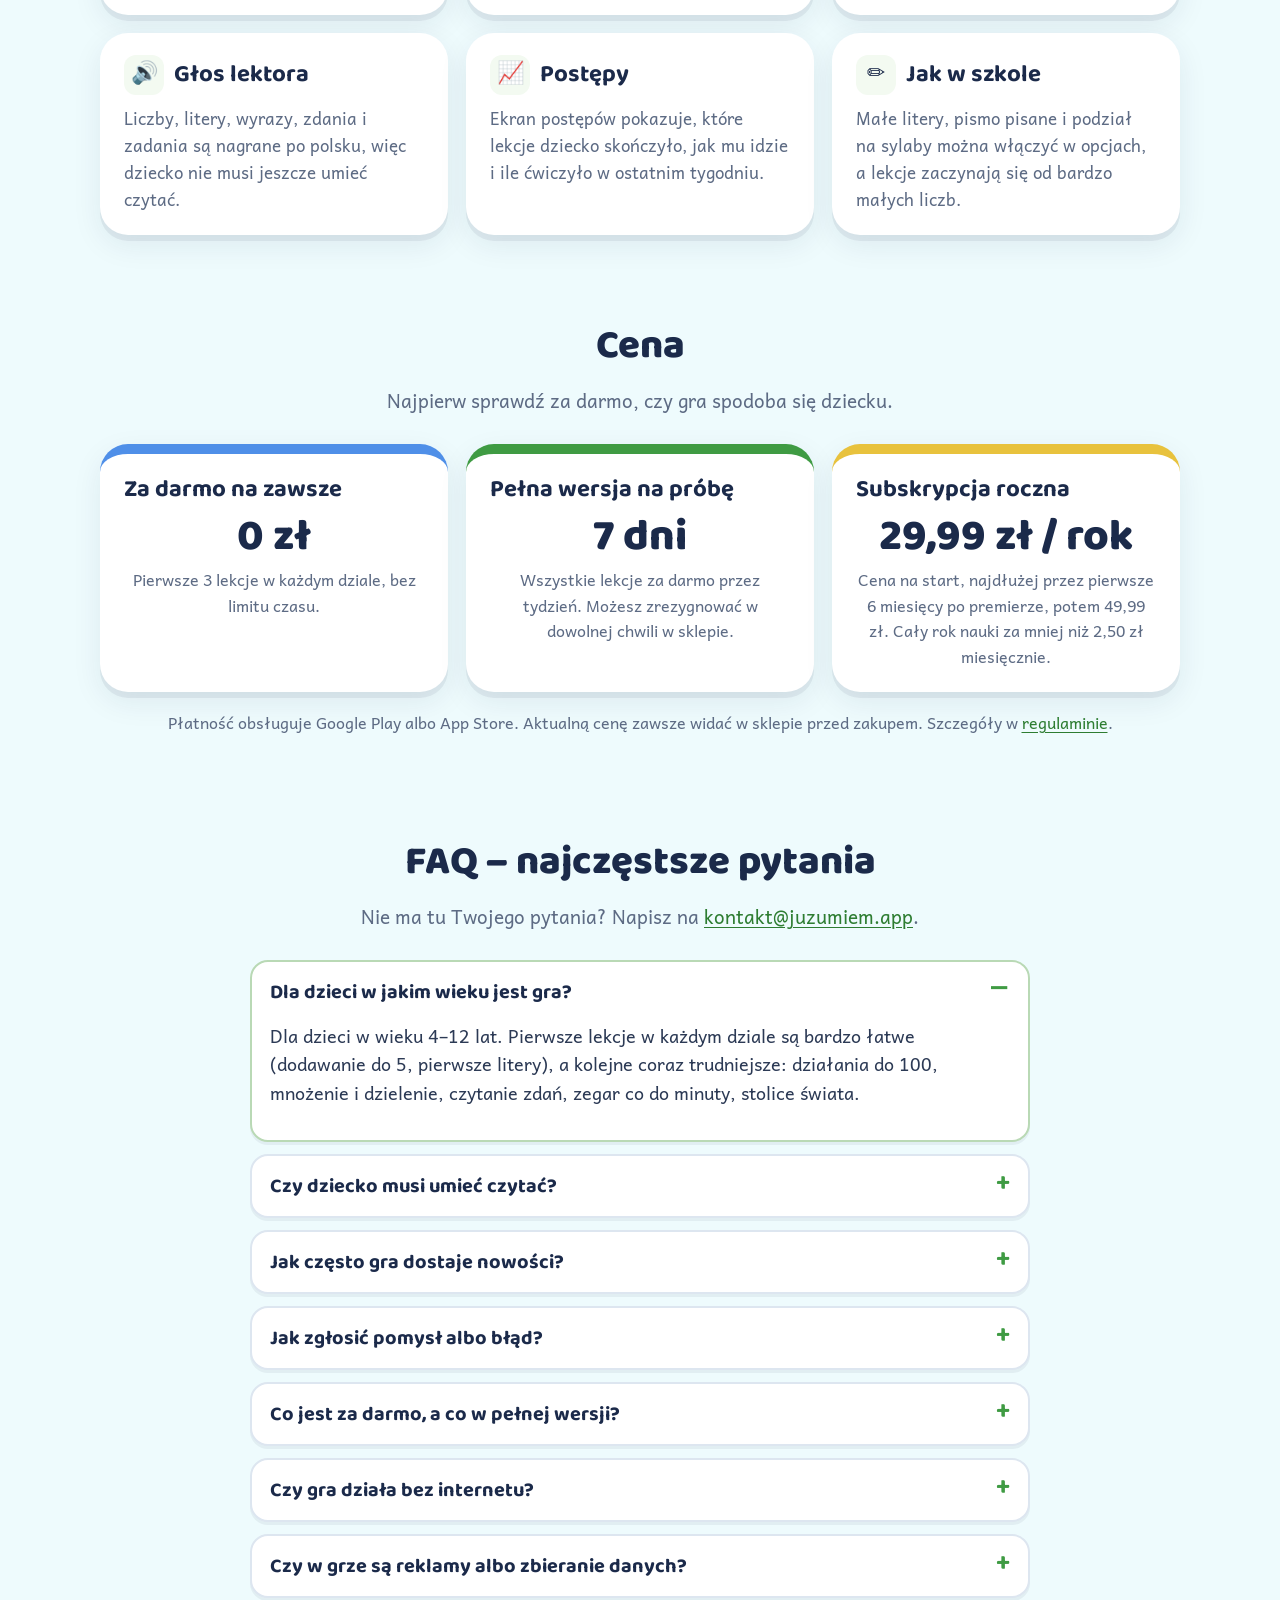
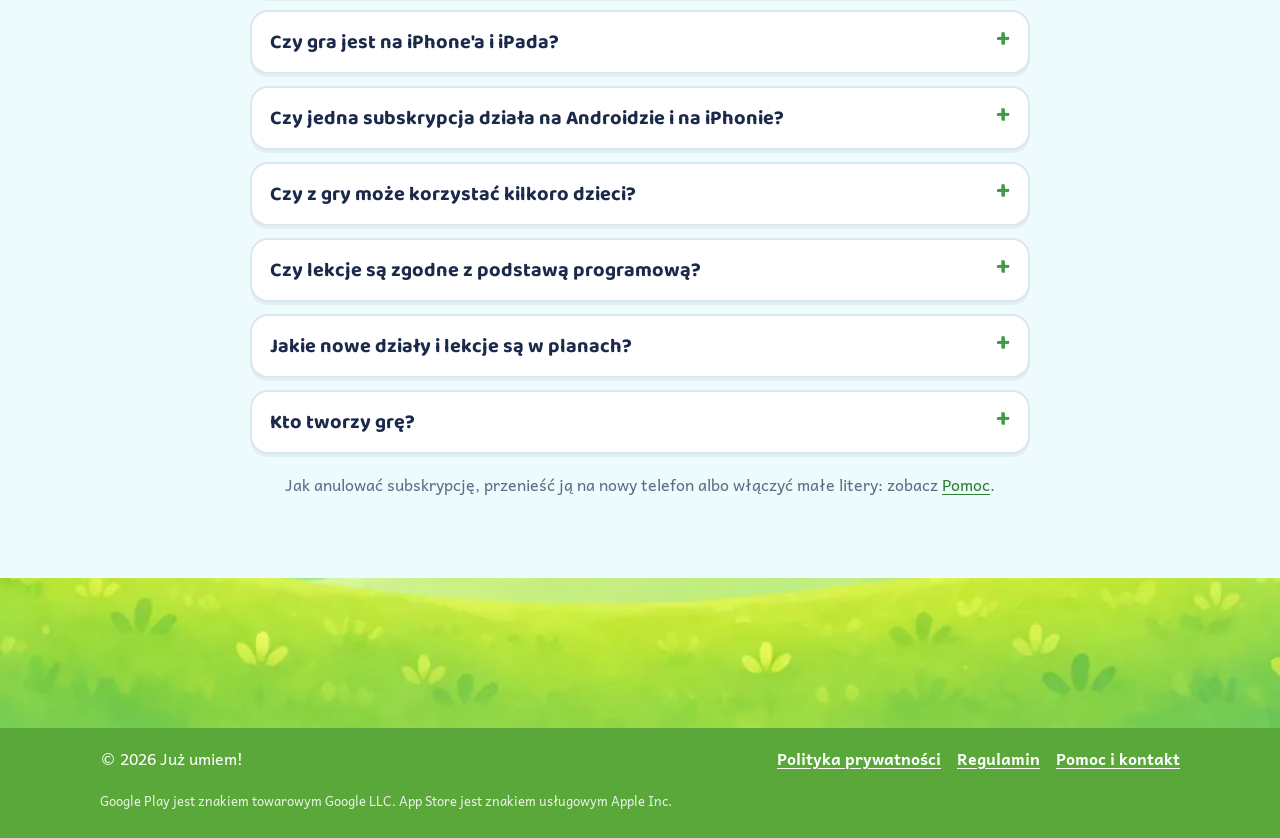
==== commit 78b83add: "FAQ na stronie głównej, wiek 4–12 lat, sekcja o rozwoju gry Widoczny przycisk FAQ w menu i sekcja z " ====
--- a/index.html
+++ b/index.html
@@ -4,7 +4,7 @@
 <meta charset="utf-8">
 <meta name="viewport" content="width=device-width, initial-scale=1">
 <title>Już umiem! – gra edukacyjna dla dzieci</title>
-<meta name="description" content="Już umiem! to gra, w której dziecko uczy się matematyki i czytania, poznaje zegar, pieniądze, nuty, angielskie słówka, flagi i stolice. Ponad 200 lekcji z głosem lektora, bez reklam i bez internetu.">
+<meta name="description" content="Już umiem! to gra, w której dziecko uczy się matematyki i czytania, poznaje zegar, pieniądze, nuty, angielskie słówka, flagi i stolice. Ponad 200 lekcji z głosem lektora dla dzieci 4–12 lat, bez reklam i bez internetu.">
 <link rel="canonical" href="https://juzumiem.app/">
 <link rel="icon" type="image/png" href="favicon.png">
 <link rel="apple-touch-icon" href="assets/img/apple-touch-icon.png">
@@ -26,6 +26,7 @@
     <nav class="nav" aria-label="Menu">
       <a href="#rodzice">Dla rodziców</a>
       <a href="#cena">Cena</a>
+      <a class="hot" href="#faq">FAQ</a>
       <a href="pomoc/">Pomoc</a>
     </nav>
   </div>
@@ -36,23 +37,49 @@
     <div class="wrap">
       <div>
         <img class="napis" src="assets/img/napis.webp" alt="Już umiem!" width="720" height="477">
+        <p class="age">Dla dzieci 4–12 lat</p>
         <h1>Gra, w której dziecko uczy się liczyć, czytać i&nbsp;poznawać świat</h1>
-        <p class="lead">Matematyka, czytanie, zegar, pieniądze, nuty, angielski, flagi i&nbsp;stolice. Ponad 200 krótkich lekcji z&nbsp;głosem lektora, dla dzieci w&nbsp;wieku 4–10 lat.</p>
+        <p class="lead">Matematyka, czytanie, zegar, pieniądze, nuty, angielski, flagi i&nbsp;stolice. Ponad 200 krótkich lekcji z&nbsp;głosem lektora, dla dzieci w&nbsp;wieku 4–12 lat.</p>
         <div class="cta">
           <span class="btn soon" role="note">
             <svg width="26" height="26" viewBox="0 0 24 24" aria-hidden="true"><path fill="#fff" d="M6 3.8v16.4c0 .8.9 1.3 1.6.9l13.3-8.2c.6-.4.6-1.3 0-1.7L7.6 2.9C6.9 2.5 6 3 6 3.8z"/></svg>
             <span><small>Wkrótce w</small><b>Google Play</b></span>
           </span>
-          <a class="btn white" href="#ekrany">Zobacz, jak wygląda</a>
+          <span class="btn soon" role="note">
+            <svg width="24" height="26" viewBox="0 0 24 26" aria-hidden="true"><rect x="5" y="1.5" width="14" height="23" rx="3.2" fill="none" stroke="#fff" stroke-width="2.2"/><rect x="9.5" y="20" width="5" height="1.8" rx=".9" fill="#fff"/></svg>
+            <span><small>Wkrótce w</small><b>App Store</b></span>
+          </span>
         </div>
         <ul class="badges">
           <li>Bez reklam</li>
           <li>Działa bez internetu</li>
           <li>Nie zbiera danych</li>
           <li>Po polsku</li>
+          <li>Nowości co 2 tygodnie</li>
         </ul>
       </div>
       <div class="phone"><img src="assets/img/ekran-start.webp" alt="Ekran startowy gry: Matematyka, Czytanie, Zegar, Pieniądze, Nuty, Angielski, Flagi i Stolice" width="540" height="960"></div>
+    </div>
+  </section>
+
+  <section id="rozwoj">
+    <div class="wrap">
+      <div class="dev">
+        <div class="dev-head">
+          <h2>Gra ciągle rośnie</h2>
+          <p>„Już umiem!” nie jest skończoną grą, którą kupuje się i zapomina. Cały czas ją rozwijamy i będziemy rozwijać dalej, razem z rodzicami i dziećmi, które w nią grają.</p>
+        </div>
+        <div class="dev-points">
+          <div class="dev-point">
+            <span class="dev-big">co 2<small>tygodnie</small></span>
+            <div><h3>Nowa aktualizacja najrzadziej co 2 tygodnie</h3><p>Nowe lekcje, poprawki i ulepszenia. W ramach subskrypcji dostajesz wszystkie nowe lekcje.</p></div>
+          </div>
+          <div class="dev-point">
+            <span class="dev-big" aria-hidden="true">💡</span>
+            <div><h3>Twoje pomysły trafiają do gry</h3><p>Każdą sensowną uwagę i propozycję uwzględnimy. Napisz, czego brakuje Twojemu dziecku: <a href="mailto:kontakt@juzumiem.app">kontakt@juzumiem.app</a></p></div>
+          </div>
+        </div>
+      </div>
     </div>
   </section>
 
@@ -160,15 +187,79 @@
         <div class="card" style="--c:#3f9b43">
           <h3>Pełna wersja na próbę</h3>
           <div class="big">7 dni</div>
-          <p>Wszystkie lekcje za darmo przez tydzień. Możesz zrezygnować w dowolnej chwili w Google Play.</p>
+          <p>Wszystkie lekcje za darmo przez tydzień. Możesz zrezygnować w dowolnej chwili w sklepie.</p>
         </div>
         <div class="card" style="--c:#e8c23d">
           <h3>Subskrypcja roczna</h3>
           <div class="big">29,99 zł / rok</div>
-          <p>Cena na start, później 49,99 zł. Cały rok nauki za mniej niż 2,50 zł miesięcznie.</p>
-        </div>
-      </div>
-      <p class="note">Płatność obsługuje Google Play. Aktualną cenę zawsze widać w sklepie przed zakupem. Szczegóły w <a href="regulamin/">regulaminie</a>.</p>
+          <p>Cena na start, najdłużej przez pierwsze 6 miesięcy po premierze, potem 49,99 zł. Cały rok nauki za mniej niż 2,50 zł miesięcznie.</p>
+        </div>
+      </div>
+      <p class="note">Płatność obsługuje Google Play albo App Store. Aktualną cenę zawsze widać w sklepie przed zakupem. Szczegóły w <a href="regulamin/">regulaminie</a>.</p>
+    </div>
+  </section>
+
+  <section id="faq">
+    <div class="wrap narrow">
+      <div class="section-head">
+        <h2>FAQ – najczęstsze pytania</h2>
+        <p>Nie ma tu Twojego pytania? Napisz na <a href="mailto:kontakt@juzumiem.app">kontakt@juzumiem.app</a>.</p>
+      </div>
+      <div class="faq">
+        <details open>
+          <summary>Dla dzieci w jakim wieku jest gra?</summary>
+          <div><p>Dla dzieci w wieku 4–12 lat. Pierwsze lekcje w każdym dziale są bardzo łatwe (dodawanie do 5, pierwsze litery), a kolejne coraz trudniejsze: działania do 100, mnożenie i dzielenie, czytanie zdań, zegar co do minuty, stolice świata.</p></div>
+        </details>
+        <details>
+          <summary>Czy dziecko musi umieć czytać?</summary>
+          <div><p>Nie. Lektor czyta na głos liczby, litery, wyrazy, zdania i polecenia, więc z gry może korzystać przedszkolak.</p></div>
+        </details>
+        <details>
+          <summary>Jak często gra dostaje nowości?</summary>
+          <div><p>Aktualizacje wychodzą najrzadziej co 2 tygodnie: nowe lekcje, poprawki i ulepszenia. W ramach subskrypcji dostajesz wszystkie nowe lekcje.</p></div>
+        </details>
+        <details>
+          <summary>Jak zgłosić pomysł albo błąd?</summary>
+          <div><p>Napisz na <a href="mailto:kontakt@juzumiem.app">kontakt@juzumiem.app</a>. Czytamy każdą wiadomość, a każdą sensowną uwagę i propozycję uwzględnimy w kolejnych aktualizacjach.</p></div>
+        </details>
+        <details>
+          <summary>Co jest za darmo, a co w pełnej wersji?</summary>
+          <div><p>Pierwsze 3 lekcje w każdym dziale są za darmo na zawsze. Pozostałe odblokowuje subskrypcja roczna, która zaczyna się od 7 dni za darmo.</p></div>
+        </details>
+        <details>
+          <summary>Czy gra działa bez internetu?</summary>
+          <div><p>Tak. Internet jest potrzebny tylko do pobrania gry, zakupu subskrypcji i raz na 30 dni do jej potwierdzenia. Darmowe lekcje działają zawsze.</p></div>
+        </details>
+        <details>
+          <summary>Czy w grze są reklamy albo zbieranie danych?</summary>
+          <div><p>Nie. Nie ma reklam, kont ani narzędzi śledzących, a gra nie prosi o dostęp do mikrofonu, aparatu czy lokalizacji. Szczegóły w <a href="prywatnosc/">polityce prywatności</a>.</p></div>
+        </details>
+        <details>
+          <summary>Czy gra jest na iPhone'a i iPada?</summary>
+          <div><p>Tak, gra wychodzi jednocześnie na Androida oraz na iPhone'a i iPada.</p></div>
+        </details>
+        <details>
+          <summary>Czy jedna subskrypcja działa na Androidzie i na iPhonie?</summary>
+          <div><p><span class="todo">[odpowiedź do uzupełnienia]</span></p></div>
+        </details>
+        <details>
+          <summary>Czy z gry może korzystać kilkoro dzieci?</summary>
+          <div><p><span class="todo">[odpowiedź do uzupełnienia]</span></p></div>
+        </details>
+        <details>
+          <summary>Czy lekcje są zgodne z podstawą programową?</summary>
+          <div><p><span class="todo">[odpowiedź do uzupełnienia]</span></p></div>
+        </details>
+        <details>
+          <summary>Jakie nowe działy i lekcje są w planach?</summary>
+          <div><p><span class="todo">[odpowiedź do uzupełnienia]</span></p></div>
+        </details>
+        <details>
+          <summary>Kto tworzy grę?</summary>
+          <div><p><span class="todo">[odpowiedź do uzupełnienia]</span></p></div>
+        </details>
+      </div>
+      <p class="note">Jak anulować subskrypcję, przenieść ją na nowy telefon albo włączyć małe litery: zobacz <a href="pomoc/">Pomoc</a>.</p>
     </div>
   </section>
 </main>
@@ -183,7 +274,7 @@
         <a href="regulamin/">Regulamin</a>
         <a href="pomoc/">Pomoc i kontakt</a>
       </nav>
-      <p class="tm">Google Play jest znakiem towarowym Google LLC.</p>
+      <p class="tm">Google Play jest znakiem towarowym Google LLC. App Store jest znakiem usługowym Apple Inc.</p>
     </div>
   </div>
 </footer>
--- a/assets/style.css
+++ b/assets/style.css
@@ -83,12 +83,19 @@
   box-shadow: 0 3px 0 rgba(27, 42, 74, .08);
 }
 .nav a:hover, .nav a[aria-current="page"] { background: #fff; color: var(--green-dark); }
+.nav a.hot { background: var(--green); color: #fff; box-shadow: 0 3px 0 var(--green-dark); }
+.nav a.hot:hover { background: #379039; color: #fff; }
 
 /* ── hero ─────────────────────────────────────────── */
 .hero { padding: 24px 0 40px; }
 .hero .wrap { display: grid; grid-template-columns: 1.15fr .85fr; gap: 40px; align-items: center; }
 .hero .napis { width: min(420px, 80%); margin: 0 0 8px -8px; }
 .hero h1 { font-size: clamp(30px, 4.6vw, 46px); }
+.age {
+  display: inline-block; margin: 0 0 12px; padding: 6px 20px 4px; border-radius: 999px;
+  font-family: var(--head); font-weight: 800; font-size: 24px; line-height: 1.2; color: #fff;
+  background: var(--red); box-shadow: 0 4px 0 #c24f34; transform: rotate(-2deg);
+}
 .hero .lead { font-size: 20px; color: var(--text); max-width: 34em; }
 .cta { display: flex; gap: 12px; flex-wrap: wrap; margin-top: 22px; }
 .btn {
@@ -170,6 +177,33 @@
 .price .card p { font-size: 16px; }
 .note { text-align: center; color: var(--soft); font-size: 16px; margin-top: 18px; }
 
+/* ── gra ciągle rośnie ─────────────────────────────── */
+#rozwoj { padding: 10px 0 30px; }
+.dev {
+  background: linear-gradient(135deg, #3f9b43 0%, #5bb54a 100%); color: #fff;
+  border-radius: 36px; padding: 30px clamp(20px, 4vw, 44px); box-shadow: 0 8px 0 var(--green-dark), 0 18px 40px rgba(46, 125, 50, .25);
+  display: grid; grid-template-columns: .9fr 1.1fr; gap: 28px; align-items: center;
+}
+.dev h2, .dev h3 { color: #fff; }
+.dev-head p { font-size: 19px; margin: 0; opacity: .95; }
+.dev-points { display: grid; gap: 14px; }
+.dev-point {
+  display: flex; gap: 16px; align-items: center;
+  background: rgba(255, 255, 255, .14); border-radius: 22px; padding: 14px 18px;
+}
+.dev-point h3 { font-size: 21px; margin: 0 0 .15em; }
+.dev-point p { margin: 0; font-size: 16px; opacity: .95; }
+.dev-point a { color: #fff; font-weight: 700; }
+.dev-big {
+  flex: none; width: 92px; height: 92px; border-radius: 24px; background: #fff; color: var(--green-dark);
+  display: grid; place-content: center; text-align: center;
+  font-family: var(--head); font-weight: 800; font-size: 34px; line-height: .95;
+}
+.dev-big small { display: block; font-size: 15px; font-weight: 700; margin-top: 2px; }
+
+/* ── FAQ na stronie głównej ───────────────────────── */
+.faq details { box-shadow: 0 3px 0 rgba(27, 42, 74, .06); }
+
 /* ── strony z tekstem (prywatność, regulamin, pomoc) ─ */
 .doc {
   background: var(--card); border-radius: var(--radius); box-shadow: var(--shadow);
@@ -226,7 +260,7 @@
   .hero .wrap { grid-template-columns: 1fr; gap: 26px; }
   .hero .phone { max-width: 260px; }
   .grid-subjects { grid-template-columns: repeat(2, 1fr); }
-  .parents, .price { grid-template-columns: 1fr; }
+  .parents, .price, .dev { grid-template-columns: 1fr; }
 }
 @media (max-width: 520px) {
   body { font-size: 17px; }
@@ -242,6 +276,9 @@
   .shots { grid-auto-columns: 180px; padding: 8px 16px 20px; }
   .foot .grass { height: 100px; }
   .todo { white-space: normal; }
+  .age { font-size: 20px; }
+  .dev-big { width: 74px; height: 74px; font-size: 28px; }
+  .dev-point { padding: 12px 14px; gap: 12px; }
 }
 @media (prefers-reduced-motion: reduce) {
   html { scroll-behavior: auto; }
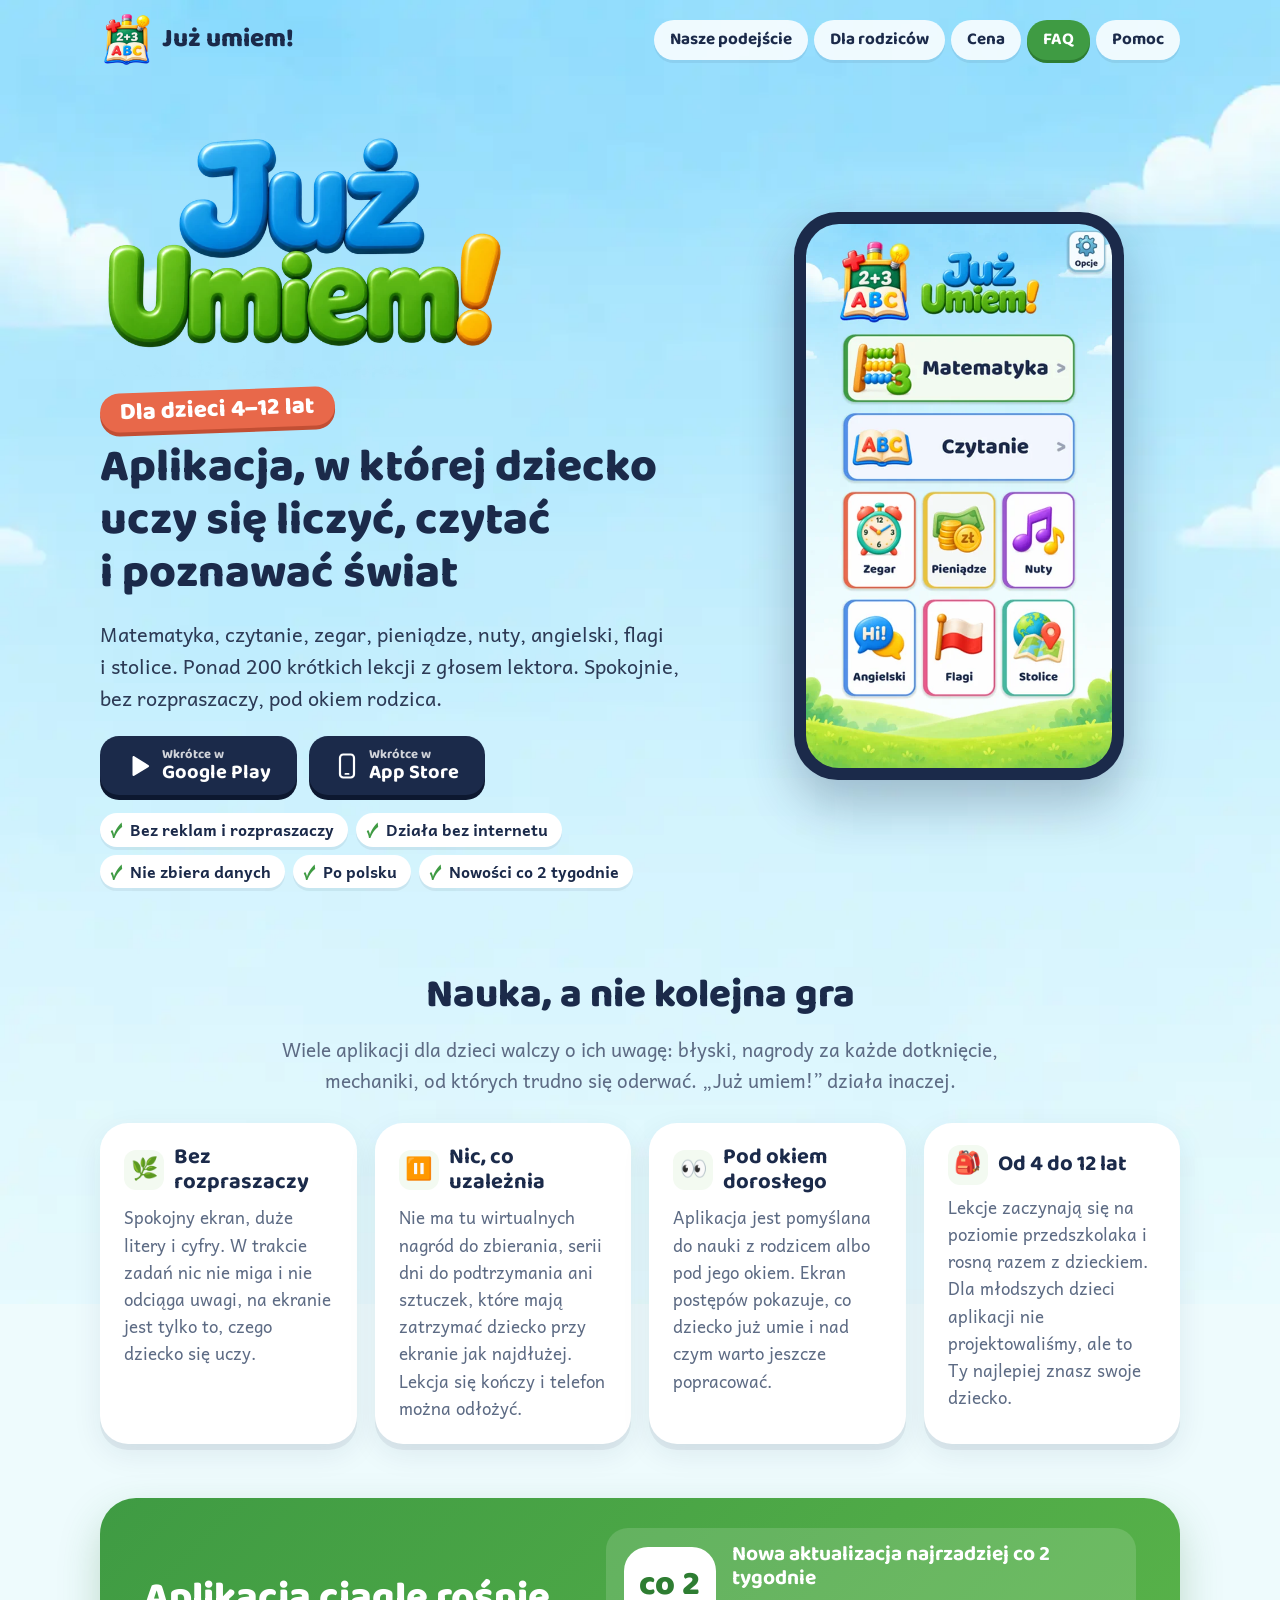
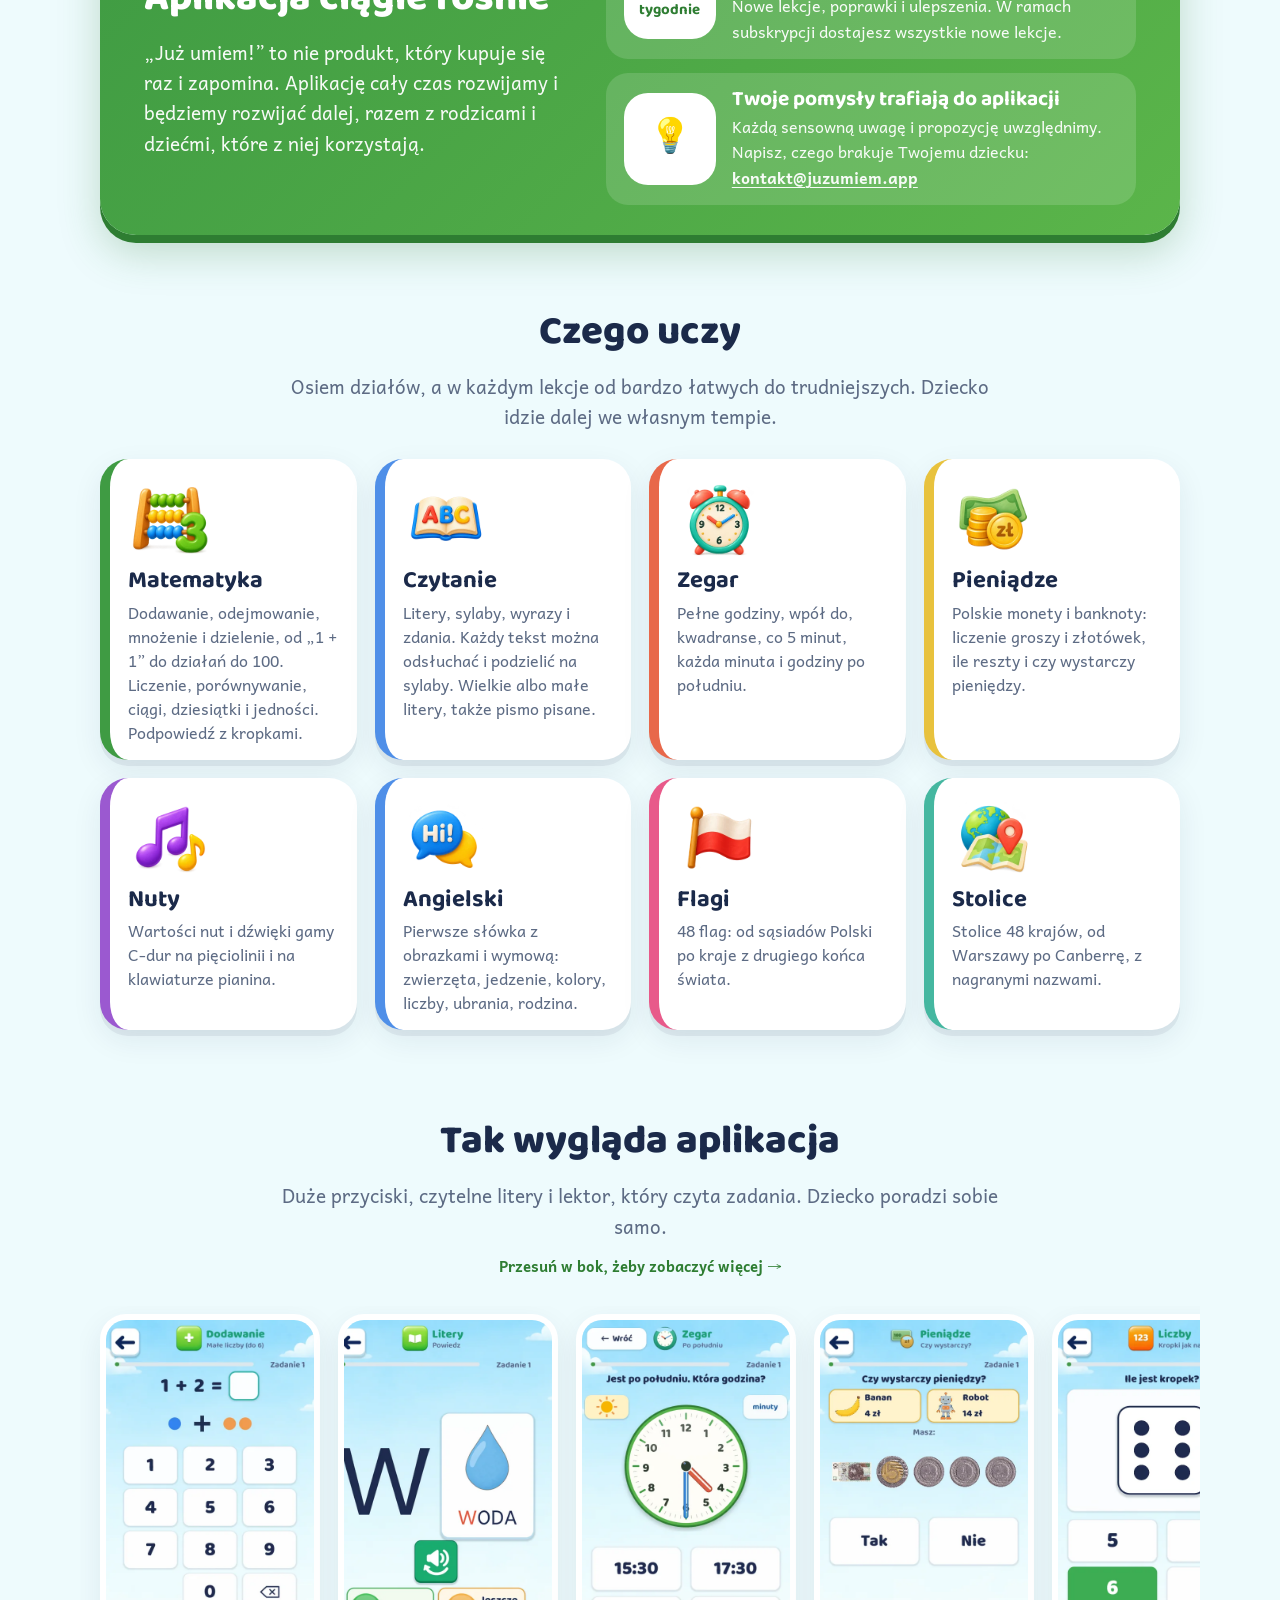
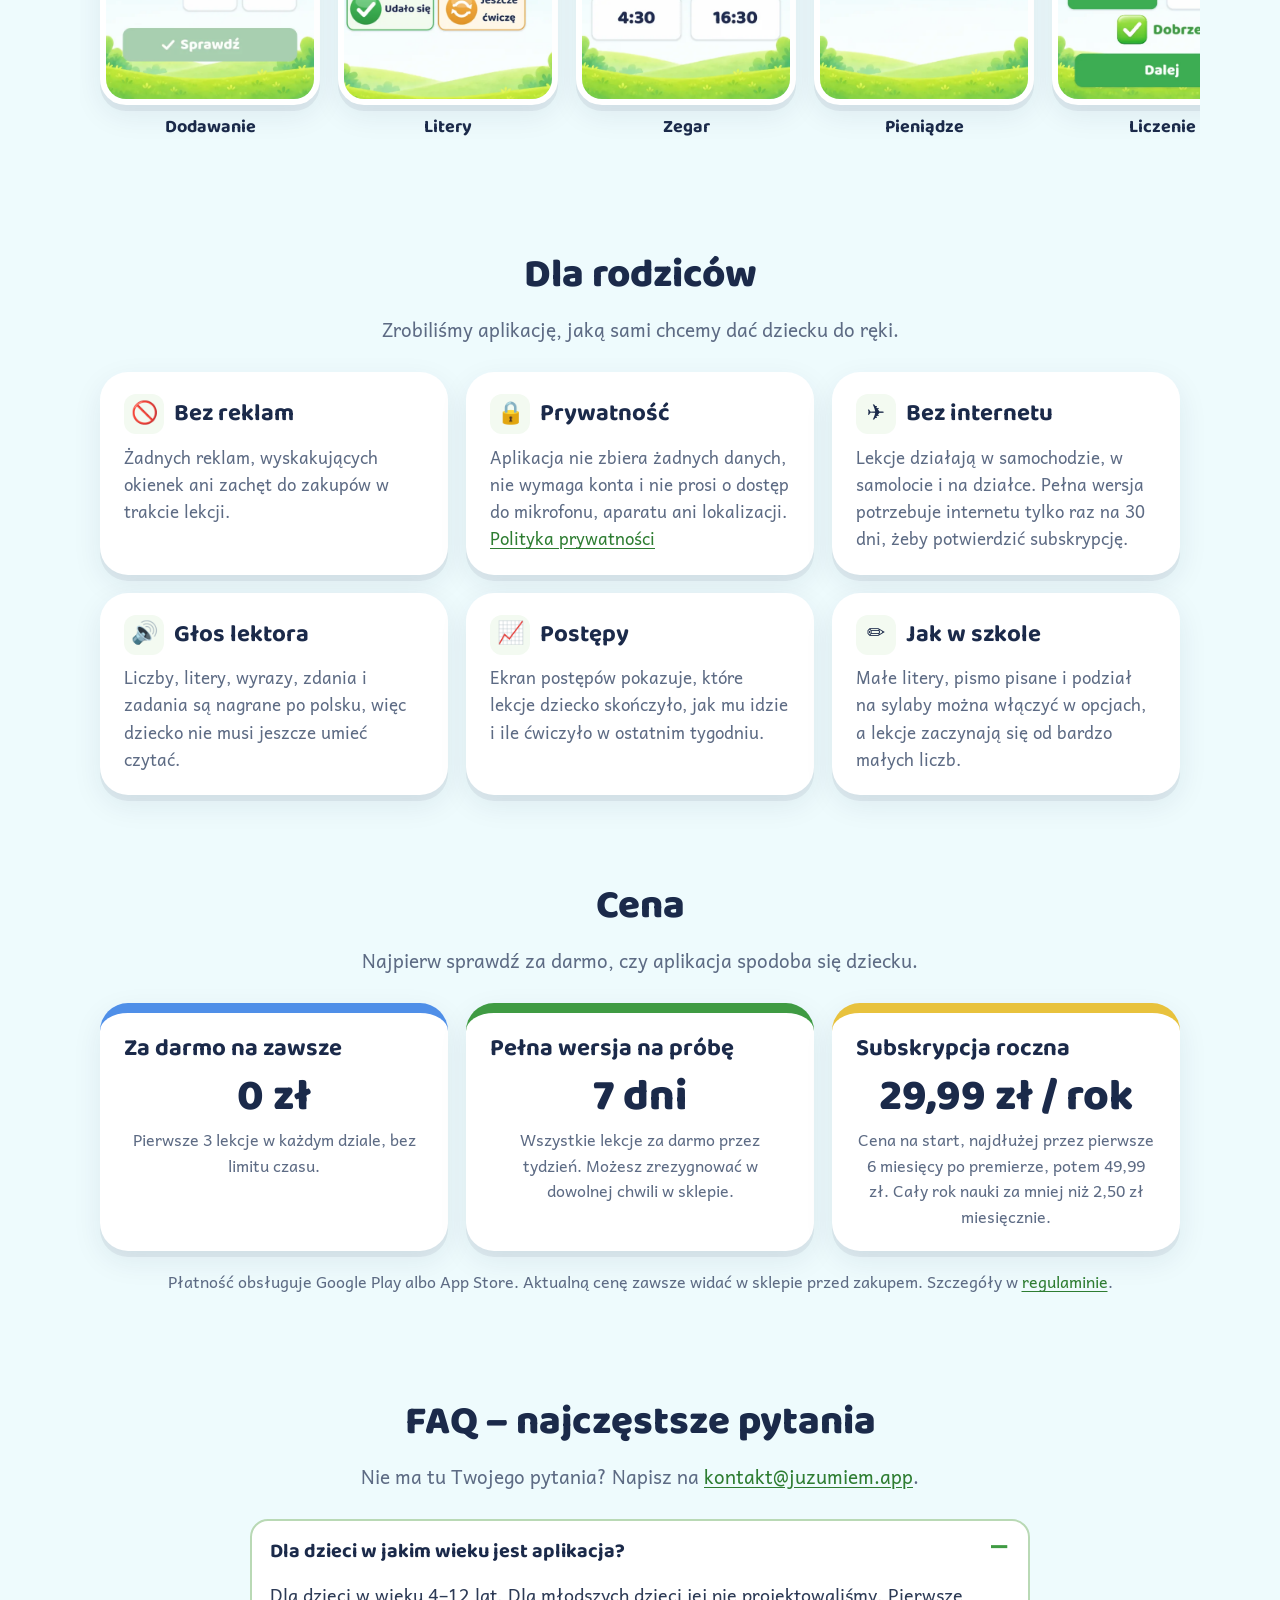
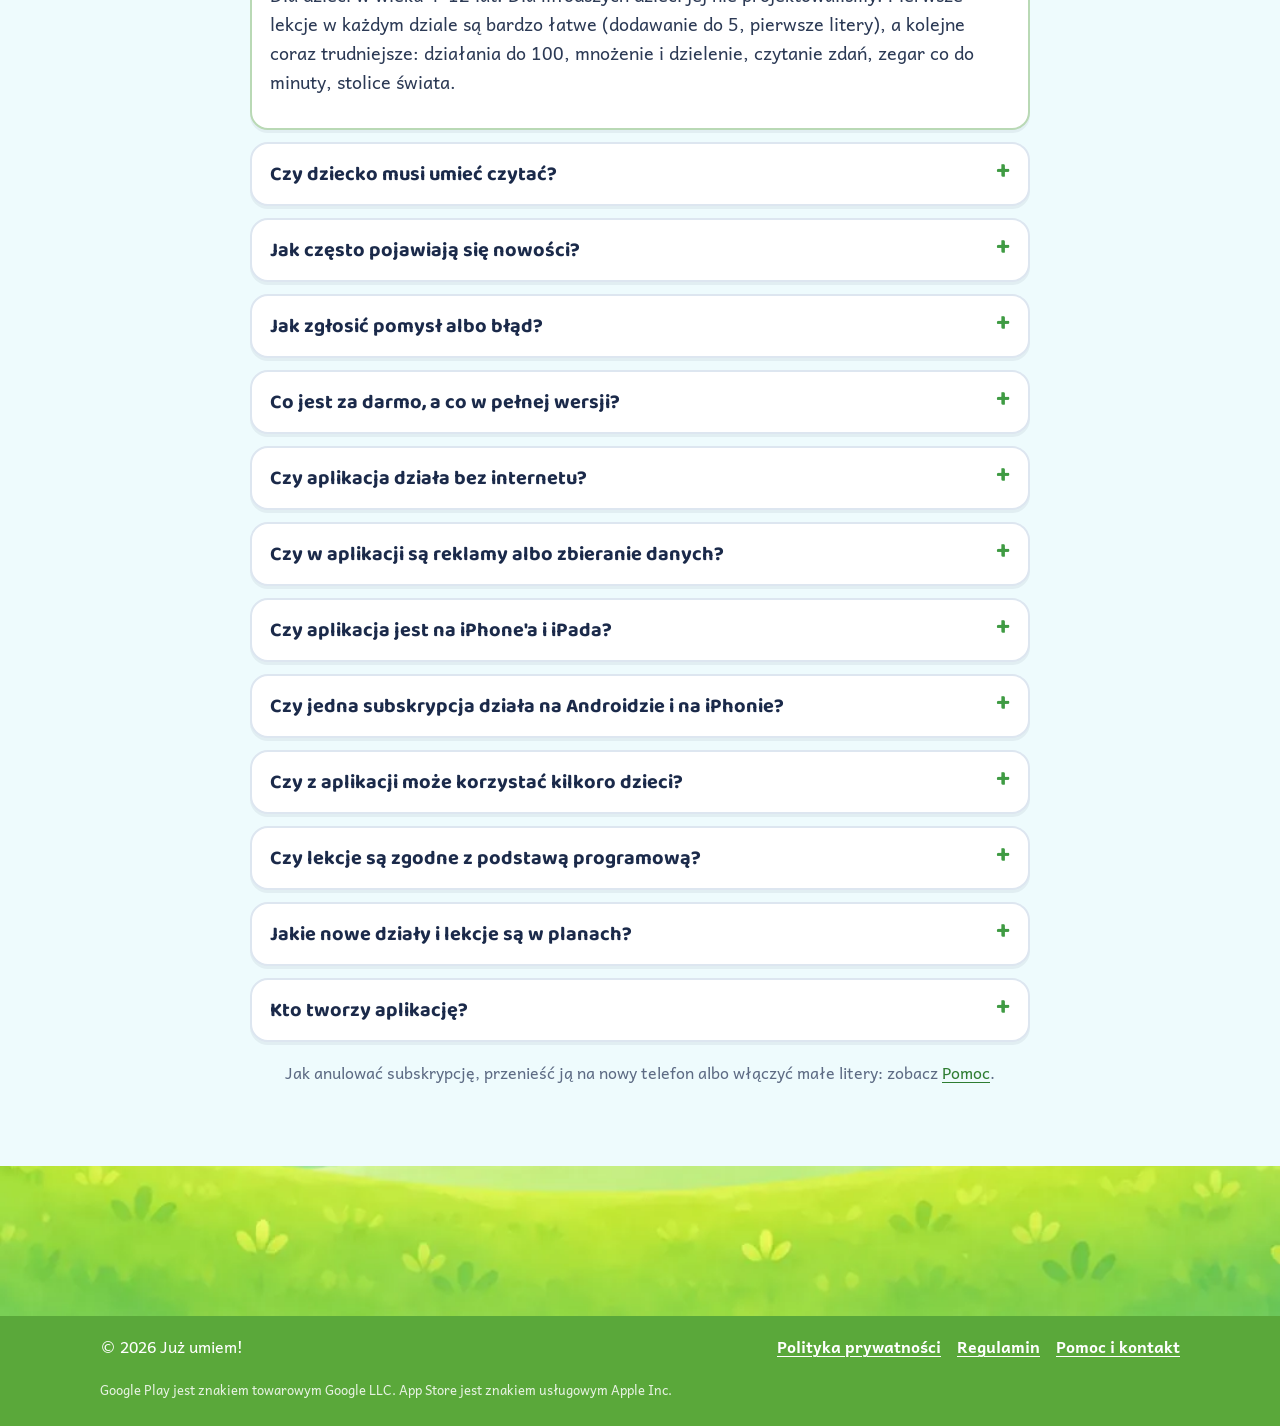
==== commit 87c20d54: "„Aplikacja” zamiast „gra”, sekcja o podejściu Wszystkie strony mówią o aplikacji, nie o grze. Nowa s" ====
--- a/index.html
+++ b/index.html
@@ -3,8 +3,8 @@
 <head>
 <meta charset="utf-8">
 <meta name="viewport" content="width=device-width, initial-scale=1">
-<title>Już umiem! – gra edukacyjna dla dzieci</title>
-<meta name="description" content="Już umiem! to gra, w której dziecko uczy się matematyki i czytania, poznaje zegar, pieniądze, nuty, angielskie słówka, flagi i stolice. Ponad 200 lekcji z głosem lektora dla dzieci 4–12 lat, bez reklam i bez internetu.">
+<title>Już umiem! – aplikacja do nauki dla dzieci 4–12 lat</title>
+<meta name="description" content="Już umiem! to aplikacja, w której dziecko uczy się matematyki i czytania, poznaje zegar, pieniądze, nuty, angielskie słówka, flagi i stolice. Ponad 200 lekcji z głosem lektora dla dzieci 4–12 lat, bez reklam i bez internetu.">
 <link rel="canonical" href="https://juzumiem.app/">
 <link rel="icon" type="image/png" href="favicon.png">
 <link rel="apple-touch-icon" href="assets/img/apple-touch-icon.png">
@@ -12,7 +12,7 @@
 <meta name="theme-color" content="#8fdcfe">
 <meta property="og:type" content="website">
 <meta property="og:locale" content="pl_PL">
-<meta property="og:title" content="Już umiem! – gra edukacyjna dla dzieci">
+<meta property="og:title" content="Już umiem! – aplikacja do nauki dla dzieci 4–12 lat">
 <meta property="og:description" content="Matematyka, czytanie, zegar, pieniądze, nuty, angielski, flagi i stolice. Bez reklam i bez internetu.">
 <meta property="og:image" content="https://juzumiem.app/assets/img/udostepnij.jpg">
 <meta property="og:image:width" content="1200">
@@ -24,6 +24,7 @@
   <div class="wrap">
     <a class="brand" href="./"><img src="assets/img/logo.webp" alt="" width="52" height="52"><span>Już umiem!</span></a>
     <nav class="nav" aria-label="Menu">
+      <a href="#podejscie">Nasze podejście</a>
       <a href="#rodzice">Dla rodziców</a>
       <a href="#cena">Cena</a>
       <a class="hot" href="#faq">FAQ</a>
@@ -38,8 +39,8 @@
       <div>
         <img class="napis" src="assets/img/napis.webp" alt="Już umiem!" width="720" height="477">
         <p class="age">Dla dzieci 4–12 lat</p>
-        <h1>Gra, w której dziecko uczy się liczyć, czytać i&nbsp;poznawać świat</h1>
-        <p class="lead">Matematyka, czytanie, zegar, pieniądze, nuty, angielski, flagi i&nbsp;stolice. Ponad 200 krótkich lekcji z&nbsp;głosem lektora, dla dzieci w&nbsp;wieku 4–12 lat.</p>
+        <h1>Aplikacja, w której dziecko uczy się liczyć, czytać i&nbsp;poznawać świat</h1>
+        <p class="lead">Matematyka, czytanie, zegar, pieniądze, nuty, angielski, flagi i&nbsp;stolice. Ponad 200 krótkich lekcji z&nbsp;głosem lektora. Spokojnie, bez rozpraszaczy, pod okiem rodzica.</p>
         <div class="cta">
           <span class="btn soon" role="note">
             <svg width="26" height="26" viewBox="0 0 24 24" aria-hidden="true"><path fill="#fff" d="M6 3.8v16.4c0 .8.9 1.3 1.6.9l13.3-8.2c.6-.4.6-1.3 0-1.7L7.6 2.9C6.9 2.5 6 3 6 3.8z"/></svg>
@@ -51,14 +52,29 @@
           </span>
         </div>
         <ul class="badges">
-          <li>Bez reklam</li>
+          <li>Bez reklam i rozpraszaczy</li>
           <li>Działa bez internetu</li>
           <li>Nie zbiera danych</li>
           <li>Po polsku</li>
           <li>Nowości co 2 tygodnie</li>
         </ul>
       </div>
-      <div class="phone"><img src="assets/img/ekran-start.webp" alt="Ekran startowy gry: Matematyka, Czytanie, Zegar, Pieniądze, Nuty, Angielski, Flagi i Stolice" width="540" height="960"></div>
+      <div class="phone"><img src="assets/img/ekran-start.webp" alt="Ekran startowy aplikacji: Matematyka, Czytanie, Zegar, Pieniądze, Nuty, Angielski, Flagi i Stolice" width="540" height="960"></div>
+    </div>
+  </section>
+
+  <section id="podejscie">
+    <div class="wrap">
+      <div class="section-head">
+        <h2>Nauka, a nie kolejna gra</h2>
+        <p>Wiele aplikacji dla dzieci walczy o ich uwagę: błyski, nagrody za każde dotknięcie, mechaniki, od których trudno się oderwać. „Już umiem!” działa inaczej.</p>
+      </div>
+      <div class="parents values">
+        <div class="card"><h3><span class="ico" aria-hidden="true">🌿</span>Bez rozpraszaczy</h3><p>Spokojny ekran, duże litery i cyfry. W trakcie zadań nic nie miga i nie odciąga uwagi, na ekranie jest tylko to, czego dziecko się uczy.</p></div>
+        <div class="card"><h3><span class="ico" aria-hidden="true">⏸️</span>Nic, co uzależnia</h3><p>Nie ma tu wirtualnych nagród do zbierania, serii dni do podtrzymania ani sztuczek, które mają zatrzymać dziecko przy ekranie jak najdłużej. Lekcja się kończy i telefon można odłożyć.</p></div>
+        <div class="card"><h3><span class="ico" aria-hidden="true">👀</span>Pod okiem dorosłego</h3><p>Aplikacja jest pomyślana do nauki z rodzicem albo pod jego okiem. Ekran postępów pokazuje, co dziecko już umie i nad czym warto jeszcze popracować.</p></div>
+        <div class="card"><h3><span class="ico" aria-hidden="true">🎒</span>Od 4 do 12 lat</h3><p>Lekcje zaczynają się na poziomie przedszkolaka i rosną razem z dzieckiem. Dla młodszych dzieci aplikacji nie projektowaliśmy, ale to Ty najlepiej znasz swoje dziecko.</p></div>
+      </div>
     </div>
   </section>
 
@@ -66,8 +82,8 @@
     <div class="wrap">
       <div class="dev">
         <div class="dev-head">
-          <h2>Gra ciągle rośnie</h2>
-          <p>„Już umiem!” nie jest skończoną grą, którą kupuje się i zapomina. Cały czas ją rozwijamy i będziemy rozwijać dalej, razem z rodzicami i dziećmi, które w nią grają.</p>
+          <h2>Aplikacja ciągle rośnie</h2>
+          <p>„Już umiem!” to nie produkt, który kupuje się raz i zapomina. Aplikację cały czas rozwijamy i będziemy rozwijać dalej, razem z rodzicami i dziećmi, które z niej korzystają.</p>
         </div>
         <div class="dev-points">
           <div class="dev-point">
@@ -76,7 +92,7 @@
           </div>
           <div class="dev-point">
             <span class="dev-big" aria-hidden="true">💡</span>
-            <div><h3>Twoje pomysły trafiają do gry</h3><p>Każdą sensowną uwagę i propozycję uwzględnimy. Napisz, czego brakuje Twojemu dziecku: <a href="mailto:kontakt@juzumiem.app">kontakt@juzumiem.app</a></p></div>
+            <div><h3>Twoje pomysły trafiają do aplikacji</h3><p>Każdą sensowną uwagę i propozycję uwzględnimy. Napisz, czego brakuje Twojemu dziecku: <a href="mailto:kontakt@juzumiem.app">kontakt@juzumiem.app</a></p></div>
           </div>
         </div>
       </div>
@@ -137,12 +153,12 @@
   <section id="ekrany">
     <div class="wrap">
       <div class="section-head">
-        <h2>Tak wygląda gra</h2>
+        <h2>Tak wygląda aplikacja</h2>
         <p>Duże przyciski, czytelne litery i lektor, który czyta zadania. Dziecko poradzi sobie samo.</p>
         <p class="hint">Przesuń w bok, żeby zobaczyć więcej →</p>
       </div>
     </div>
-    <div class="shots" tabindex="0" aria-label="Zrzuty ekranu z gry">
+    <div class="shots" tabindex="0" aria-label="Zrzuty ekranu z aplikacji">
       <figure><img src="assets/img/ekran-dodawanie.webp" alt="Dodawanie z podpowiedzią z kropkami" width="540" height="960" loading="lazy"><figcaption>Dodawanie</figcaption></figure>
       <figure><img src="assets/img/ekran-litery.webp" alt="Litera W z obrazkiem wody" width="540" height="960" loading="lazy"><figcaption>Litery</figcaption></figure>
       <figure><img src="assets/img/ekran-zegar.webp" alt="Zegar: która godzina po południu" width="540" height="960" loading="lazy"><figcaption>Zegar</figcaption></figure>
@@ -159,11 +175,11 @@
     <div class="wrap">
       <div class="section-head">
         <h2>Dla rodziców</h2>
-        <p>Zrobiliśmy grę, jaką sami chcemy dać dziecku do ręki.</p>
+        <p>Zrobiliśmy aplikację, jaką sami chcemy dać dziecku do ręki.</p>
       </div>
       <div class="parents">
         <div class="card"><h3><span class="ico" aria-hidden="true">🚫</span>Bez reklam</h3><p>Żadnych reklam, wyskakujących okienek ani zachęt do zakupów w trakcie lekcji.</p></div>
-        <div class="card"><h3><span class="ico" aria-hidden="true">🔒</span>Prywatność</h3><p>Gra nie zbiera żadnych danych, nie wymaga konta i nie prosi o dostęp do mikrofonu, aparatu ani lokalizacji. <a href="prywatnosc/">Polityka prywatności</a></p></div>
+        <div class="card"><h3><span class="ico" aria-hidden="true">🔒</span>Prywatność</h3><p>Aplikacja nie zbiera żadnych danych, nie wymaga konta i nie prosi o dostęp do mikrofonu, aparatu ani lokalizacji. <a href="prywatnosc/">Polityka prywatności</a></p></div>
         <div class="card"><h3><span class="ico" aria-hidden="true">✈️</span>Bez internetu</h3><p>Lekcje działają w samochodzie, w samolocie i na działce. Pełna wersja potrzebuje internetu tylko raz na 30 dni, żeby potwierdzić subskrypcję.</p></div>
         <div class="card"><h3><span class="ico" aria-hidden="true">🔊</span>Głos lektora</h3><p>Liczby, litery, wyrazy, zdania i zadania są nagrane po polsku, więc dziecko nie musi jeszcze umieć czytać.</p></div>
         <div class="card"><h3><span class="ico" aria-hidden="true">📈</span>Postępy</h3><p>Ekran postępów pokazuje, które lekcje dziecko skończyło, jak mu idzie i ile ćwiczyło w ostatnim tygodniu.</p></div>
@@ -176,7 +192,7 @@
     <div class="wrap">
       <div class="section-head">
         <h2>Cena</h2>
-        <p>Najpierw sprawdź za darmo, czy gra spodoba się dziecku.</p>
+        <p>Najpierw sprawdź za darmo, czy aplikacja spodoba się dziecku.</p>
       </div>
       <div class="price">
         <div class="card" style="--c:#4f8fe8">
@@ -207,15 +223,15 @@
       </div>
       <div class="faq">
         <details open>
-          <summary>Dla dzieci w jakim wieku jest gra?</summary>
-          <div><p>Dla dzieci w wieku 4–12 lat. Pierwsze lekcje w każdym dziale są bardzo łatwe (dodawanie do 5, pierwsze litery), a kolejne coraz trudniejsze: działania do 100, mnożenie i dzielenie, czytanie zdań, zegar co do minuty, stolice świata.</p></div>
+          <summary>Dla dzieci w jakim wieku jest aplikacja?</summary>
+          <div><p>Dla dzieci w wieku 4–12 lat. Dla młodszych dzieci jej nie projektowaliśmy. Pierwsze lekcje w każdym dziale są bardzo łatwe (dodawanie do 5, pierwsze litery), a kolejne coraz trudniejsze: działania do 100, mnożenie i dzielenie, czytanie zdań, zegar co do minuty, stolice świata.</p></div>
         </details>
         <details>
           <summary>Czy dziecko musi umieć czytać?</summary>
-          <div><p>Nie. Lektor czyta na głos liczby, litery, wyrazy, zdania i polecenia, więc z gry może korzystać przedszkolak.</p></div>
-        </details>
-        <details>
-          <summary>Jak często gra dostaje nowości?</summary>
+          <div><p>Nie. Lektor czyta na głos liczby, litery, wyrazy, zdania i polecenia, więc z aplikacji może korzystać przedszkolak.</p></div>
+        </details>
+        <details>
+          <summary>Jak często pojawiają się nowości?</summary>
           <div><p>Aktualizacje wychodzą najrzadziej co 2 tygodnie: nowe lekcje, poprawki i ulepszenia. W ramach subskrypcji dostajesz wszystkie nowe lekcje.</p></div>
         </details>
         <details>
@@ -227,23 +243,23 @@
           <div><p>Pierwsze 3 lekcje w każdym dziale są za darmo na zawsze. Pozostałe odblokowuje subskrypcja roczna, która zaczyna się od 7 dni za darmo.</p></div>
         </details>
         <details>
-          <summary>Czy gra działa bez internetu?</summary>
-          <div><p>Tak. Internet jest potrzebny tylko do pobrania gry, zakupu subskrypcji i raz na 30 dni do jej potwierdzenia. Darmowe lekcje działają zawsze.</p></div>
-        </details>
-        <details>
-          <summary>Czy w grze są reklamy albo zbieranie danych?</summary>
-          <div><p>Nie. Nie ma reklam, kont ani narzędzi śledzących, a gra nie prosi o dostęp do mikrofonu, aparatu czy lokalizacji. Szczegóły w <a href="prywatnosc/">polityce prywatności</a>.</p></div>
-        </details>
-        <details>
-          <summary>Czy gra jest na iPhone'a i iPada?</summary>
-          <div><p>Tak, gra wychodzi jednocześnie na Androida oraz na iPhone'a i iPada.</p></div>
+          <summary>Czy aplikacja działa bez internetu?</summary>
+          <div><p>Tak. Internet jest potrzebny tylko do pobrania aplikacji, zakupu subskrypcji i raz na 30 dni do jej potwierdzenia. Darmowe lekcje działają zawsze.</p></div>
+        </details>
+        <details>
+          <summary>Czy w aplikacji są reklamy albo zbieranie danych?</summary>
+          <div><p>Nie. Nie ma reklam, kont ani narzędzi śledzących, a aplikacja nie prosi o dostęp do mikrofonu, aparatu czy lokalizacji. Szczegóły w <a href="prywatnosc/">polityce prywatności</a>.</p></div>
+        </details>
+        <details>
+          <summary>Czy aplikacja jest na iPhone'a i iPada?</summary>
+          <div><p>Tak, aplikacja wychodzi jednocześnie na Androida oraz na iPhone'a i iPada.</p></div>
         </details>
         <details>
           <summary>Czy jedna subskrypcja działa na Androidzie i na iPhonie?</summary>
           <div><p><span class="todo">[odpowiedź do uzupełnienia]</span></p></div>
         </details>
         <details>
-          <summary>Czy z gry może korzystać kilkoro dzieci?</summary>
+          <summary>Czy z aplikacji może korzystać kilkoro dzieci?</summary>
           <div><p><span class="todo">[odpowiedź do uzupełnienia]</span></p></div>
         </details>
         <details>
@@ -255,7 +271,7 @@
           <div><p><span class="todo">[odpowiedź do uzupełnienia]</span></p></div>
         </details>
         <details>
-          <summary>Kto tworzy grę?</summary>
+          <summary>Kto tworzy aplikację?</summary>
           <div><p><span class="todo">[odpowiedź do uzupełnienia]</span></p></div>
         </details>
       </div>
--- a/assets/style.css
+++ b/assets/style.css
@@ -201,6 +201,9 @@
 }
 .dev-big small { display: block; font-size: 15px; font-weight: 700; margin-top: 2px; }
 
+.parents.values { grid-template-columns: repeat(4, 1fr); }
+.values .card h3 { font-size: 22px; }
+
 /* ── FAQ na stronie głównej ───────────────────────── */
 .faq details { box-shadow: 0 3px 0 rgba(27, 42, 74, .06); }
 
@@ -261,6 +264,7 @@
   .hero .phone { max-width: 260px; }
   .grid-subjects { grid-template-columns: repeat(2, 1fr); }
   .parents, .price, .dev { grid-template-columns: 1fr; }
+  .parents.values { grid-template-columns: repeat(2, 1fr); }
 }
 @media (max-width: 520px) {
   body { font-size: 17px; }
@@ -276,6 +280,7 @@
   .shots { grid-auto-columns: 180px; padding: 8px 16px 20px; }
   .foot .grass { height: 100px; }
   .todo { white-space: normal; }
+  .parents.values { grid-template-columns: 1fr; }
   .age { font-size: 20px; }
   .dev-big { width: 74px; height: 74px; font-size: 28px; }
   .dev-point { padding: 12px 14px; gap: 12px; }
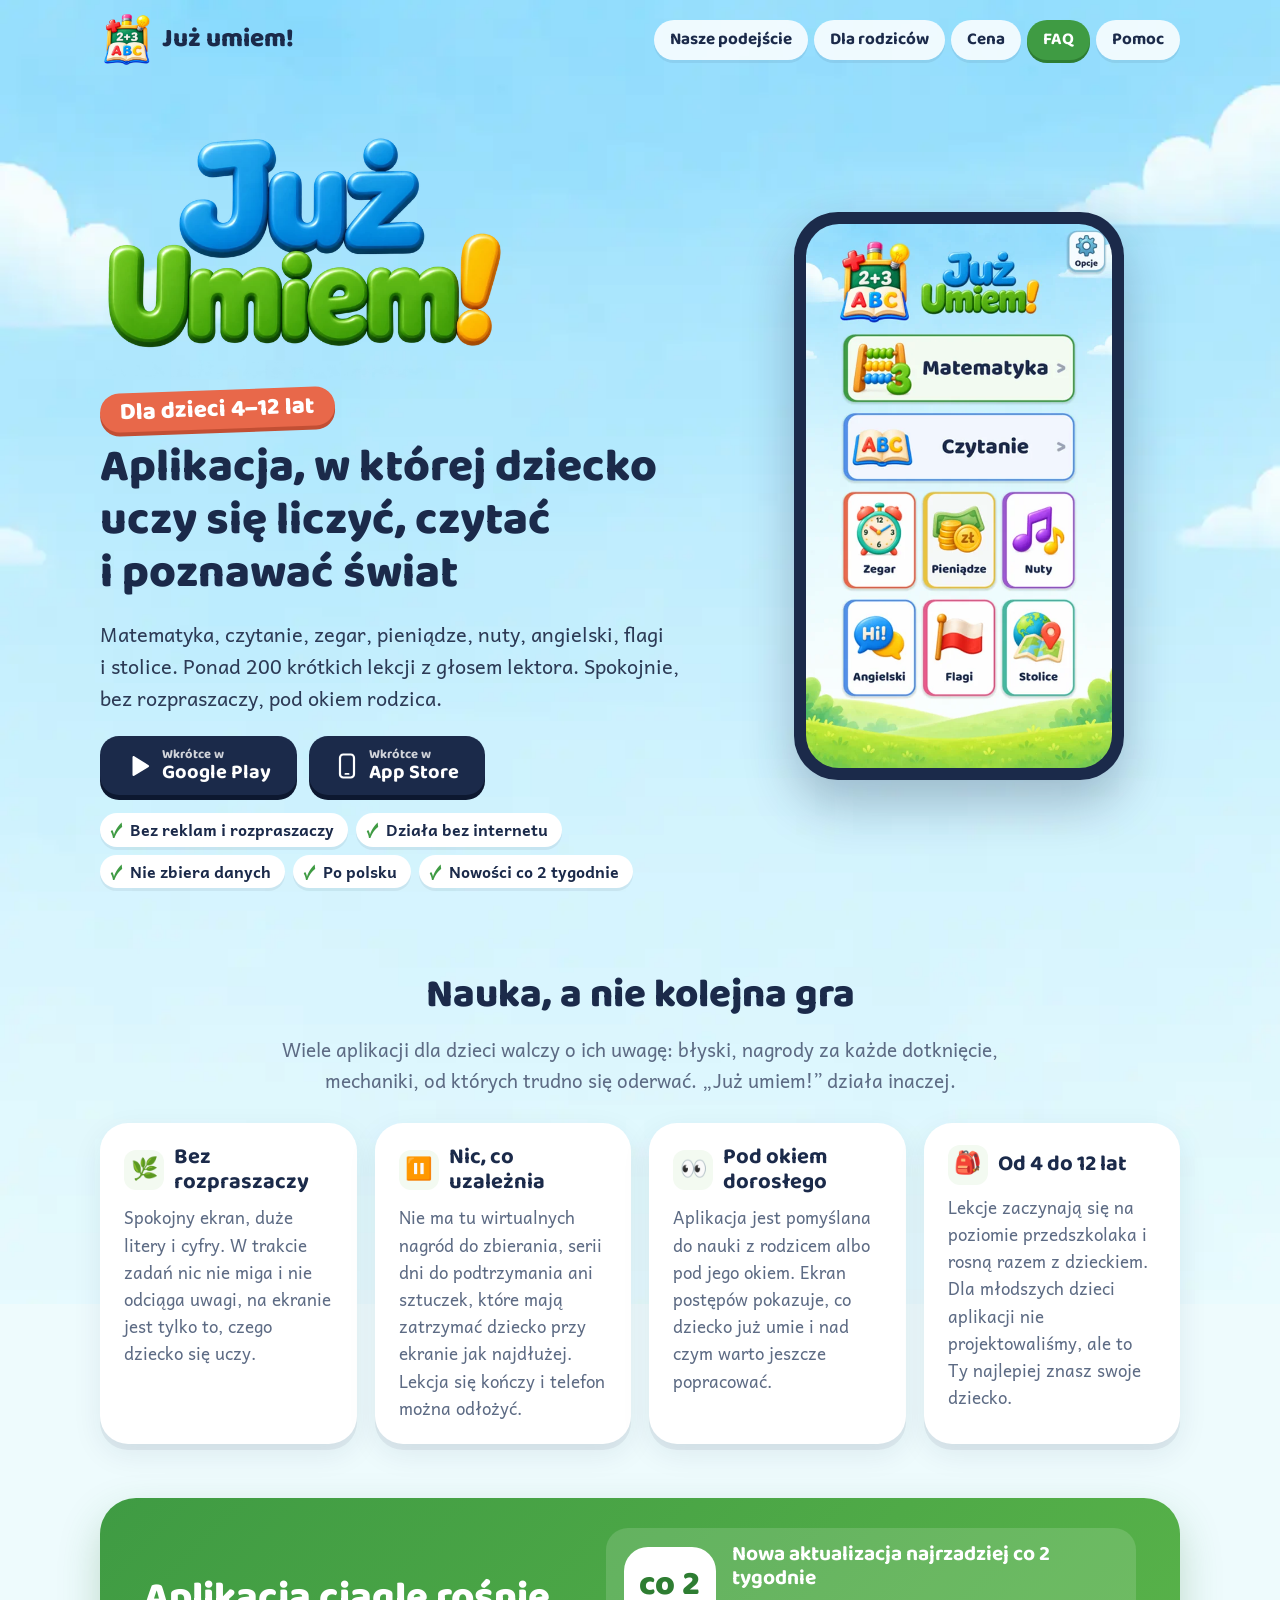
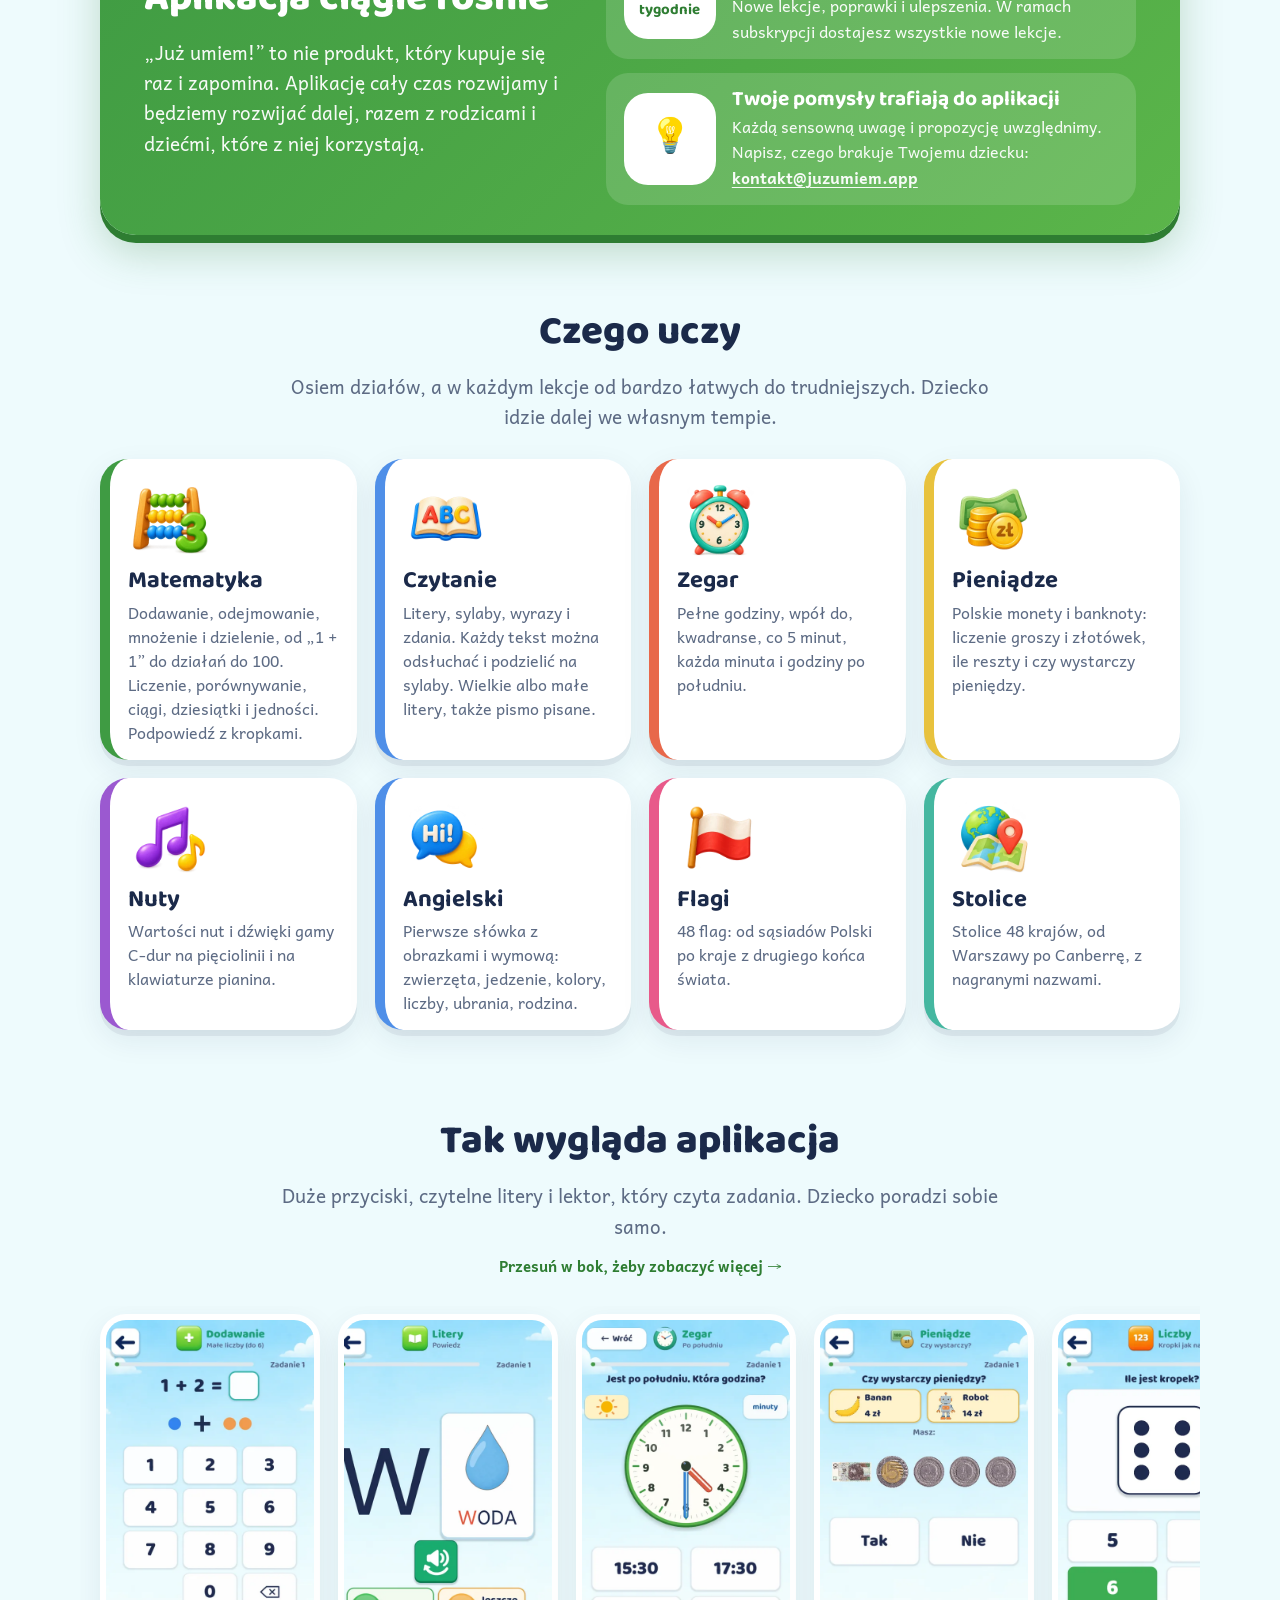
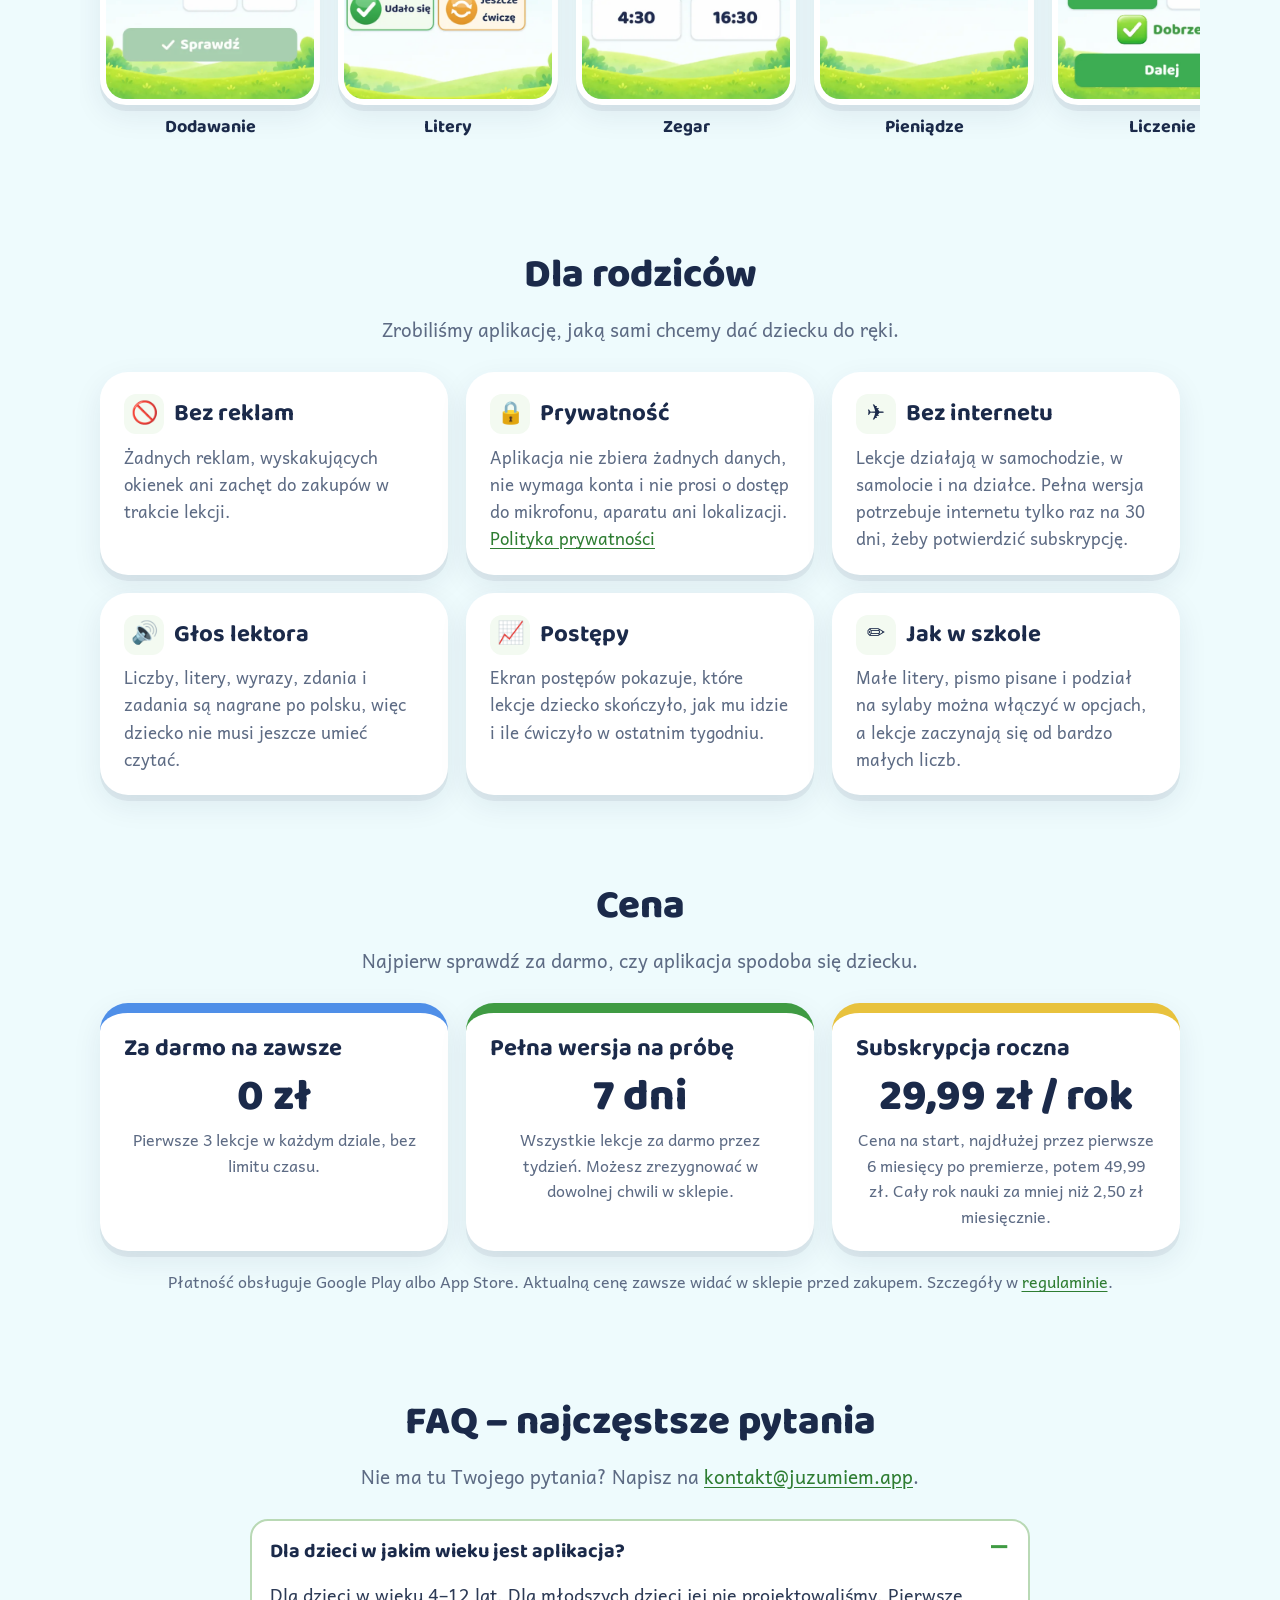
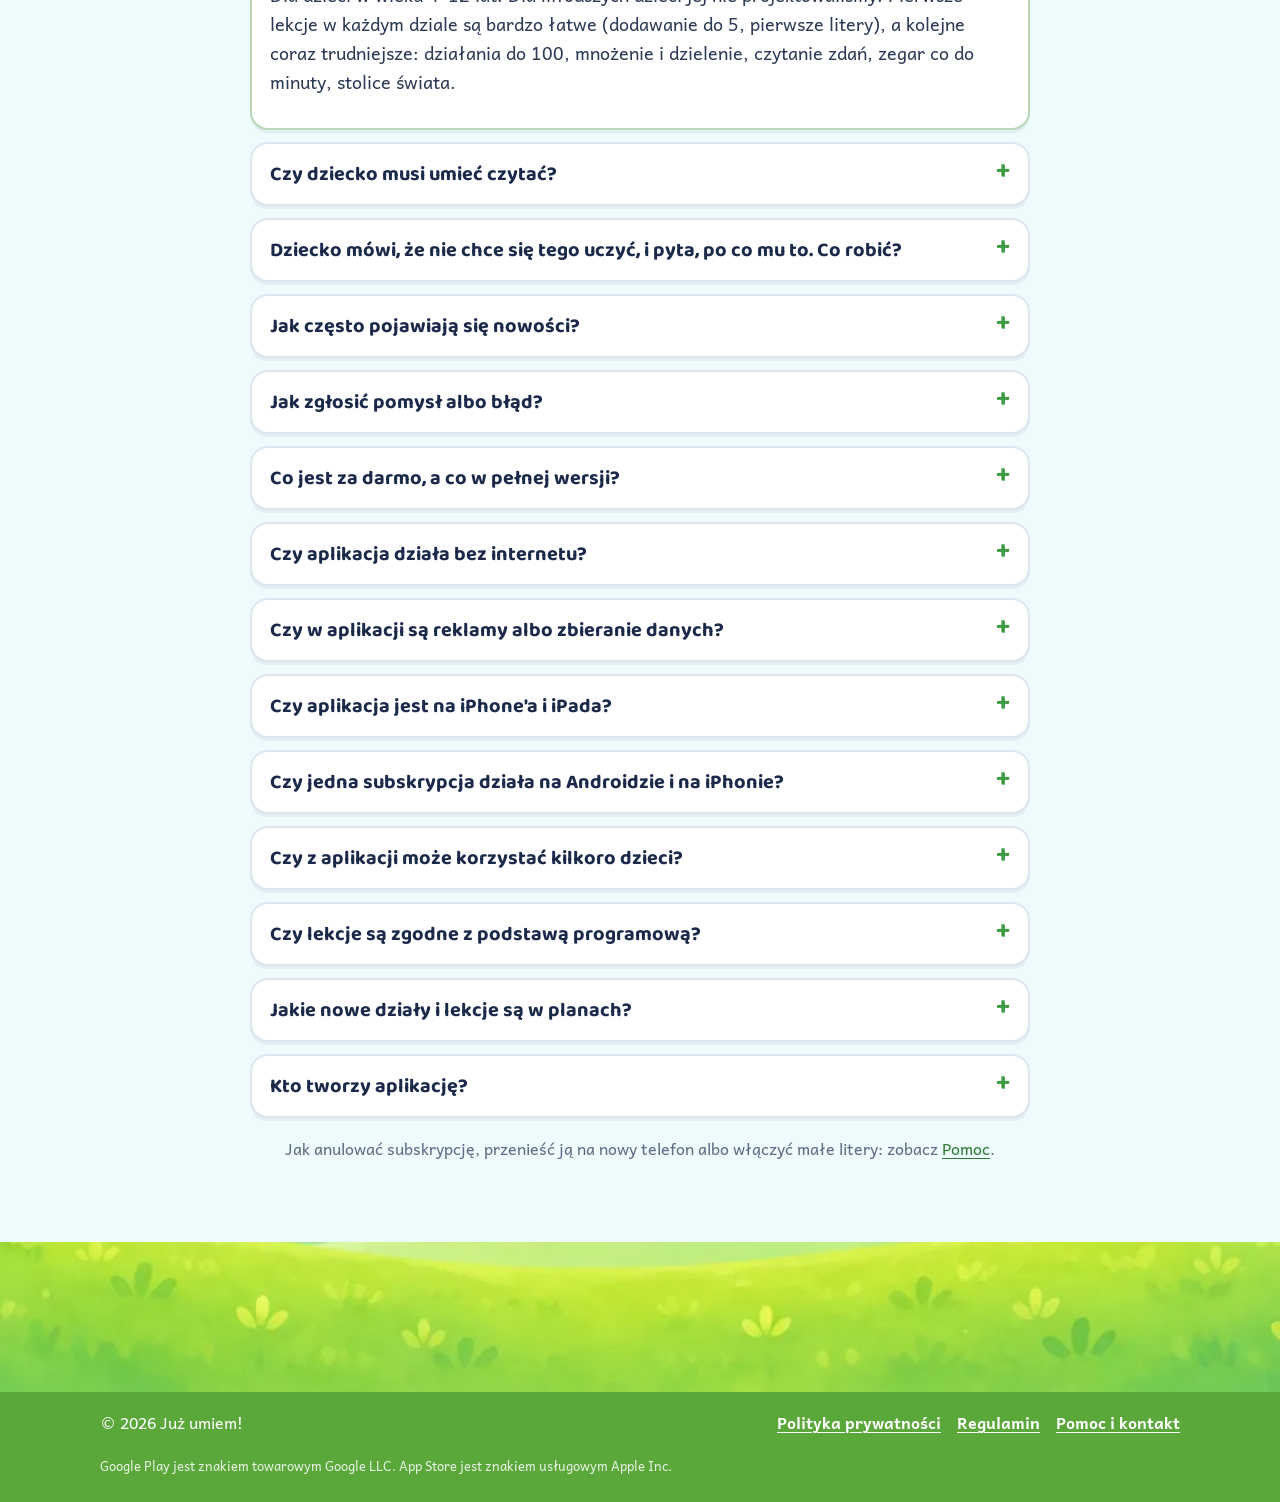
==== commit 9415e539: "FAQ: co zrobić, gdy dziecko nie chce się uczyć Dziewięć rad dla rodzica bez nagród i kar.  Co-Author" ====
--- a/index.html
+++ b/index.html
@@ -231,6 +231,23 @@
           <div><p>Nie. Lektor czyta na głos liczby, litery, wyrazy, zdania i polecenia, więc z aplikacji może korzystać przedszkolak.</p></div>
         </details>
         <details>
+          <summary>Dziecko mówi, że nie chce się tego uczyć, i pyta, po co mu to. Co robić?</summary>
+          <div>
+            <p>To normalne pytanie i dobrze, że dziecko je zadaje. Oto kilka sposobów, które działają bez nagród i bez kar:</p>
+            <ul>
+              <li><b>Pokaż, do czego to się przydaje.</b> Policzcie razem resztę w sklepie, sprawdźcie na zegarze, ile zostało do wyjścia, przeczytajcie napis na opakowaniu. Dziecko zobaczy, że to umiejętności do życia, a nie zadanie od dorosłych.</li>
+              <li><b>Odpowiedz szczerze na „po co?”.</b> Na przykład: „Żebyś sam mógł przeczytać, co tu jest napisane, i nie musiał nikogo pytać”. Mów o samodzielności, nie o szkole i ocenach.</li>
+              <li><b>Daj wybór.</b> Niech dziecko samo wybierze dział albo lekcję. Poczucie, że ma na coś wpływ, często wystarczy, żeby chciało spróbować.</li>
+              <li><b>Zacznij od czegoś, co już umie.</b> Łatwa lekcja na początek daje szybki sukces i ochotę na następną.</li>
+              <li><b>Krótko i regularnie.</b> Lekcja trwa kilka minut. Lepiej 5 minut codziennie niż godzina raz w tygodniu. Kończcie, zanim dziecko się zmęczy.</li>
+              <li><b>Bądź obok.</b> Usiądź z dzieckiem, zgaduj razem z nim, czasem się pomyl i pozwól się poprawić. Dziecko chętniej robi to, co robi z rodzicem.</li>
+              <li><b>Doceniaj wysiłek, nie wynik.</b> Zamiast „brawo, jesteś mądry” powiedz „widziałam, jak długo nad tym myślałeś, i w końcu się udało”.</li>
+              <li><b>Pokaż postęp.</b> Zajrzyjcie razem na ekran postępów. Porównanie z samym sobą sprzed tygodnia daje dużo satysfakcji i pozwala powiedzieć: „Już umiem!”.</li>
+              <li><b>Odpuść na dziś, gdy trzeba.</b> Jeśli dziecko jest zmęczone, głodne albo zdenerwowane, zróbcie przerwę bez komentarza i wróćcie jutro. Nauka w złości zniechęca na dłużej.</li>
+            </ul>
+          </div>
+        </details>
+        <details>
           <summary>Jak często pojawiają się nowości?</summary>
           <div><p>Aktualizacje wychodzą najrzadziej co 2 tygodnie: nowe lekcje, poprawki i ulepszenia. W ramach subskrypcji dostajesz wszystkie nowe lekcje.</p></div>
         </details>
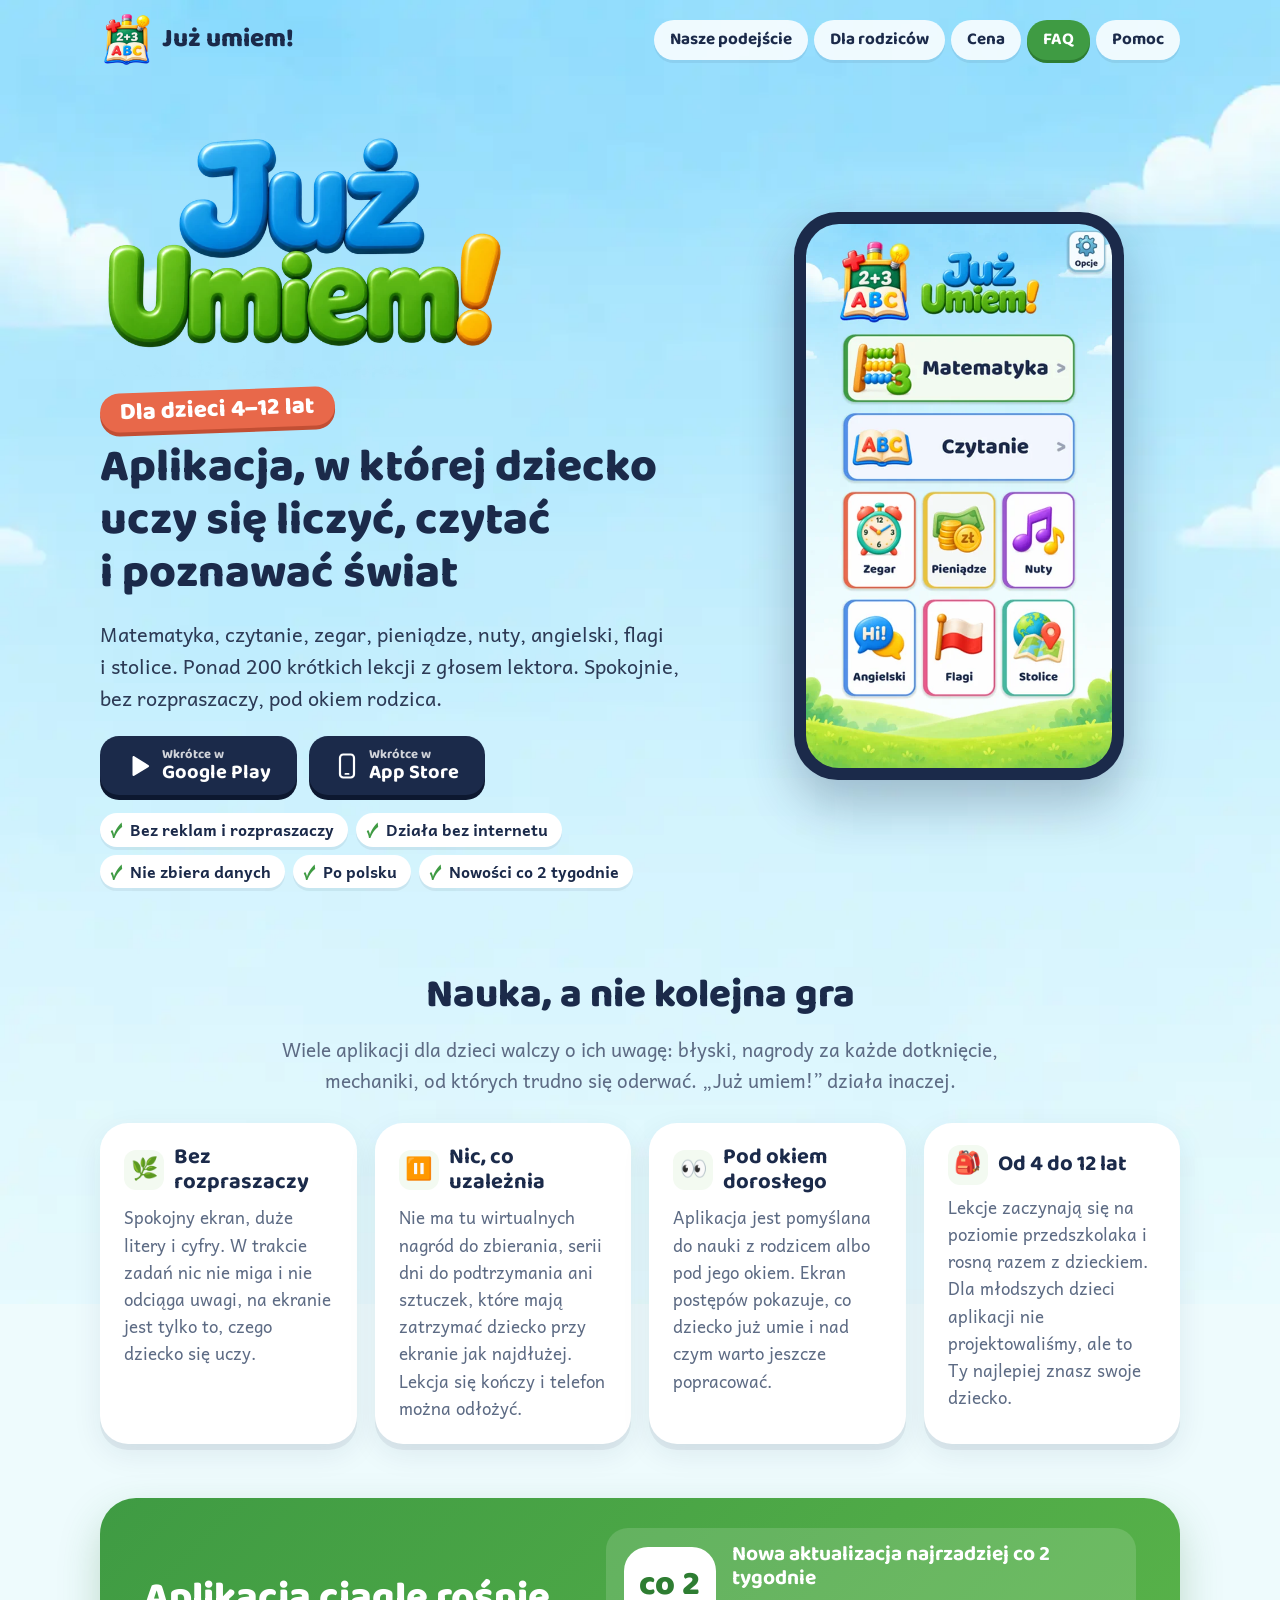
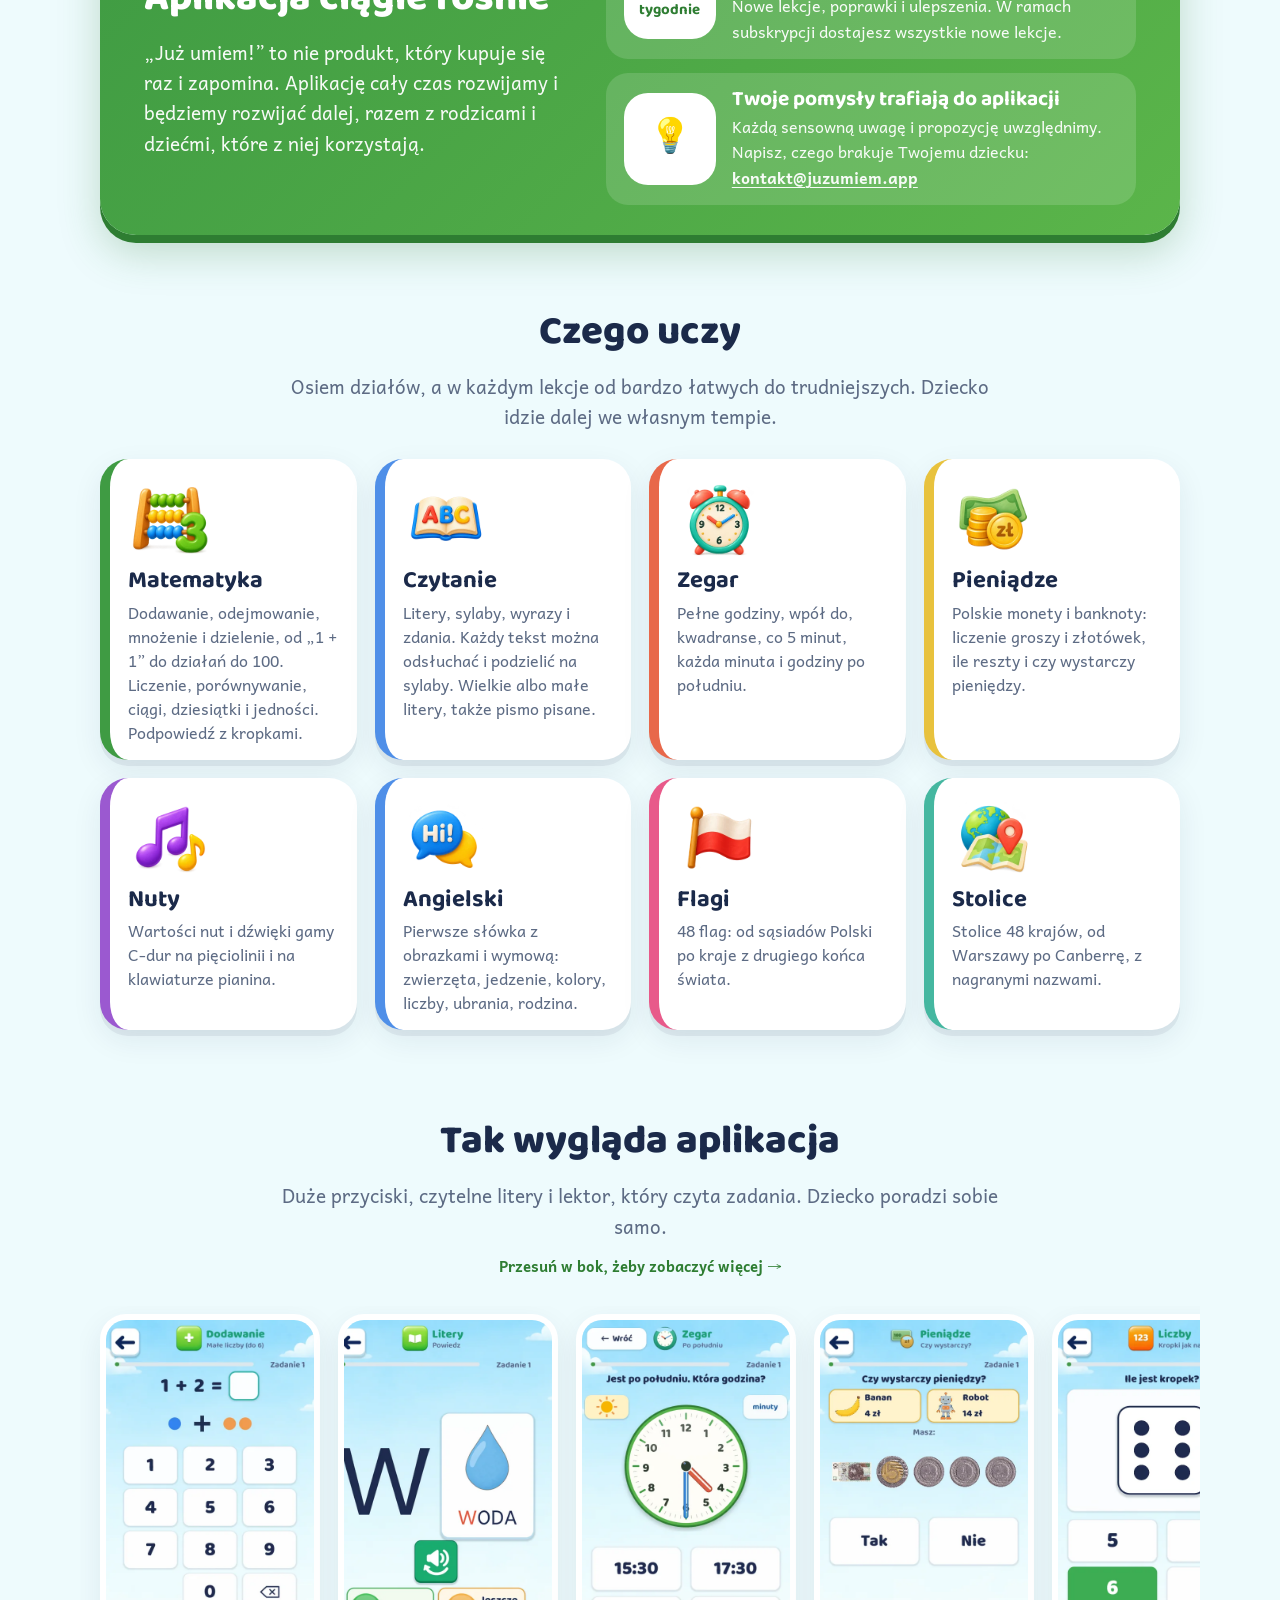
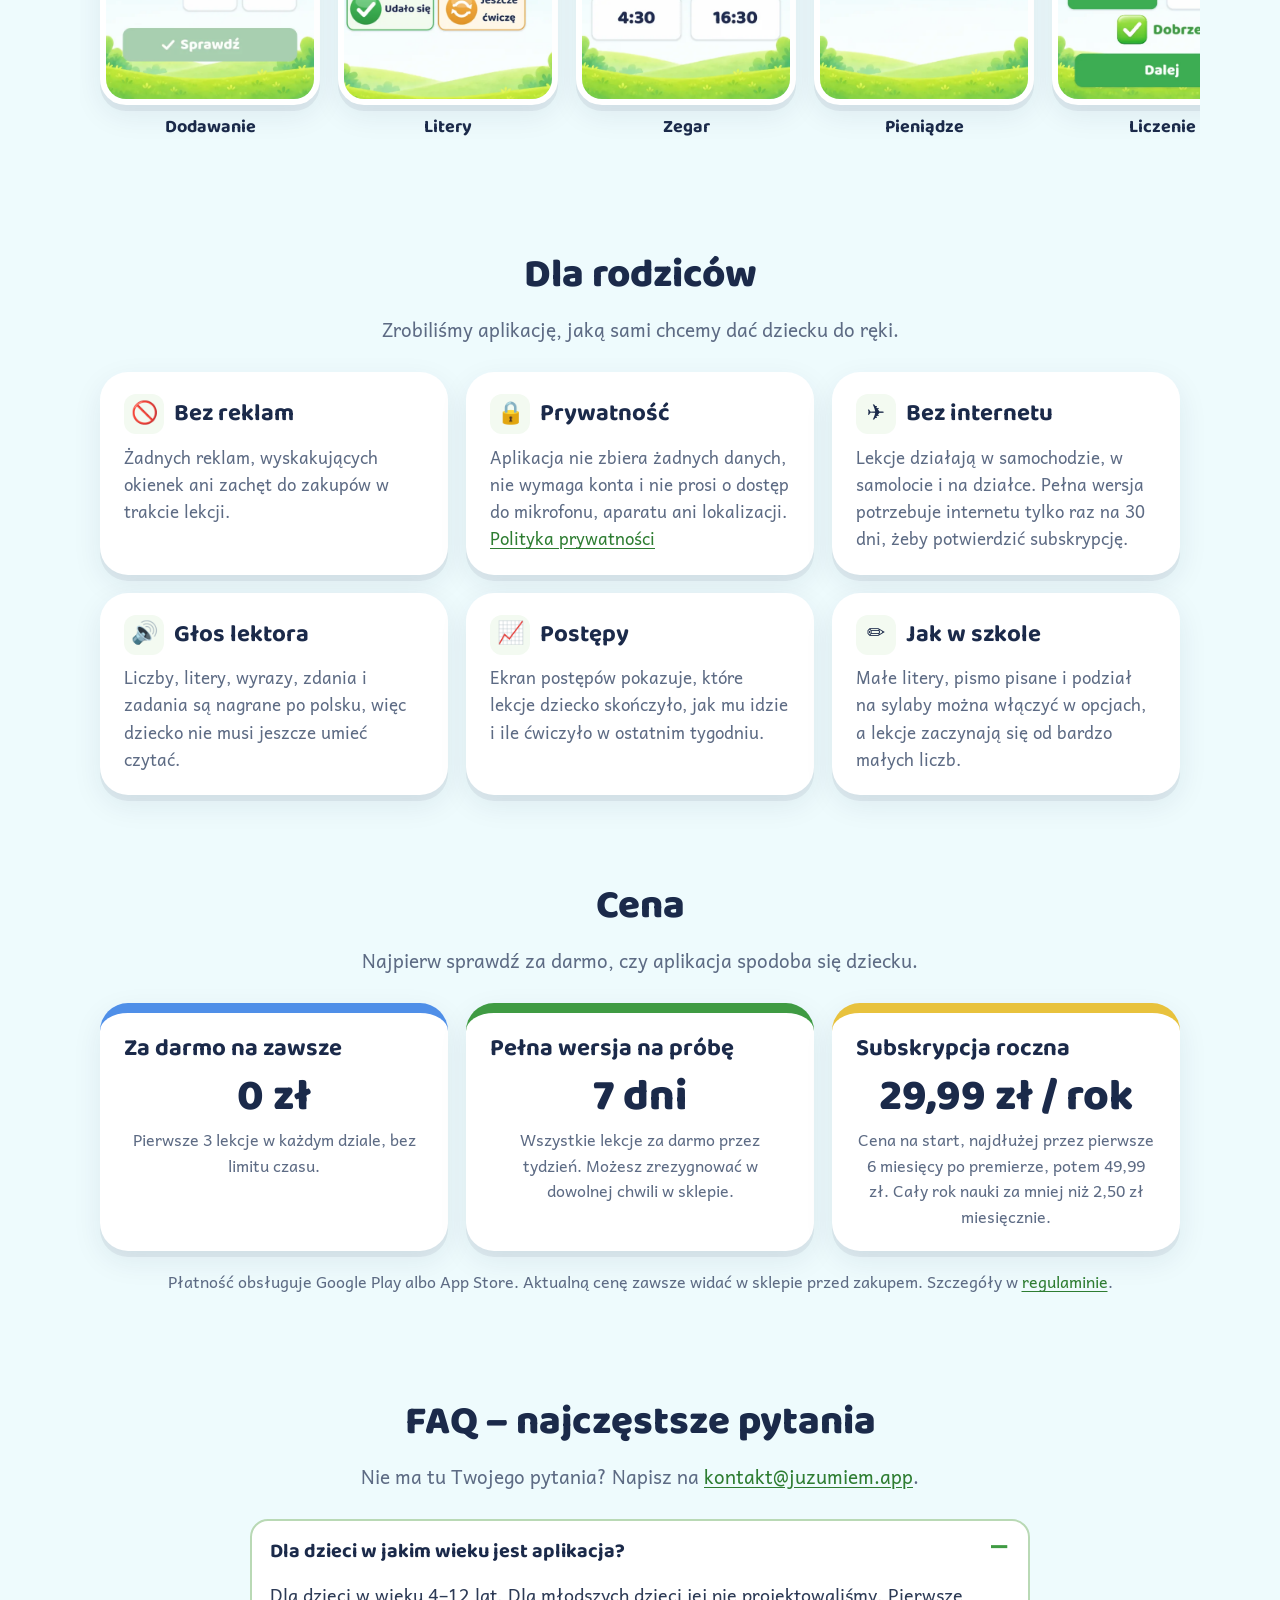
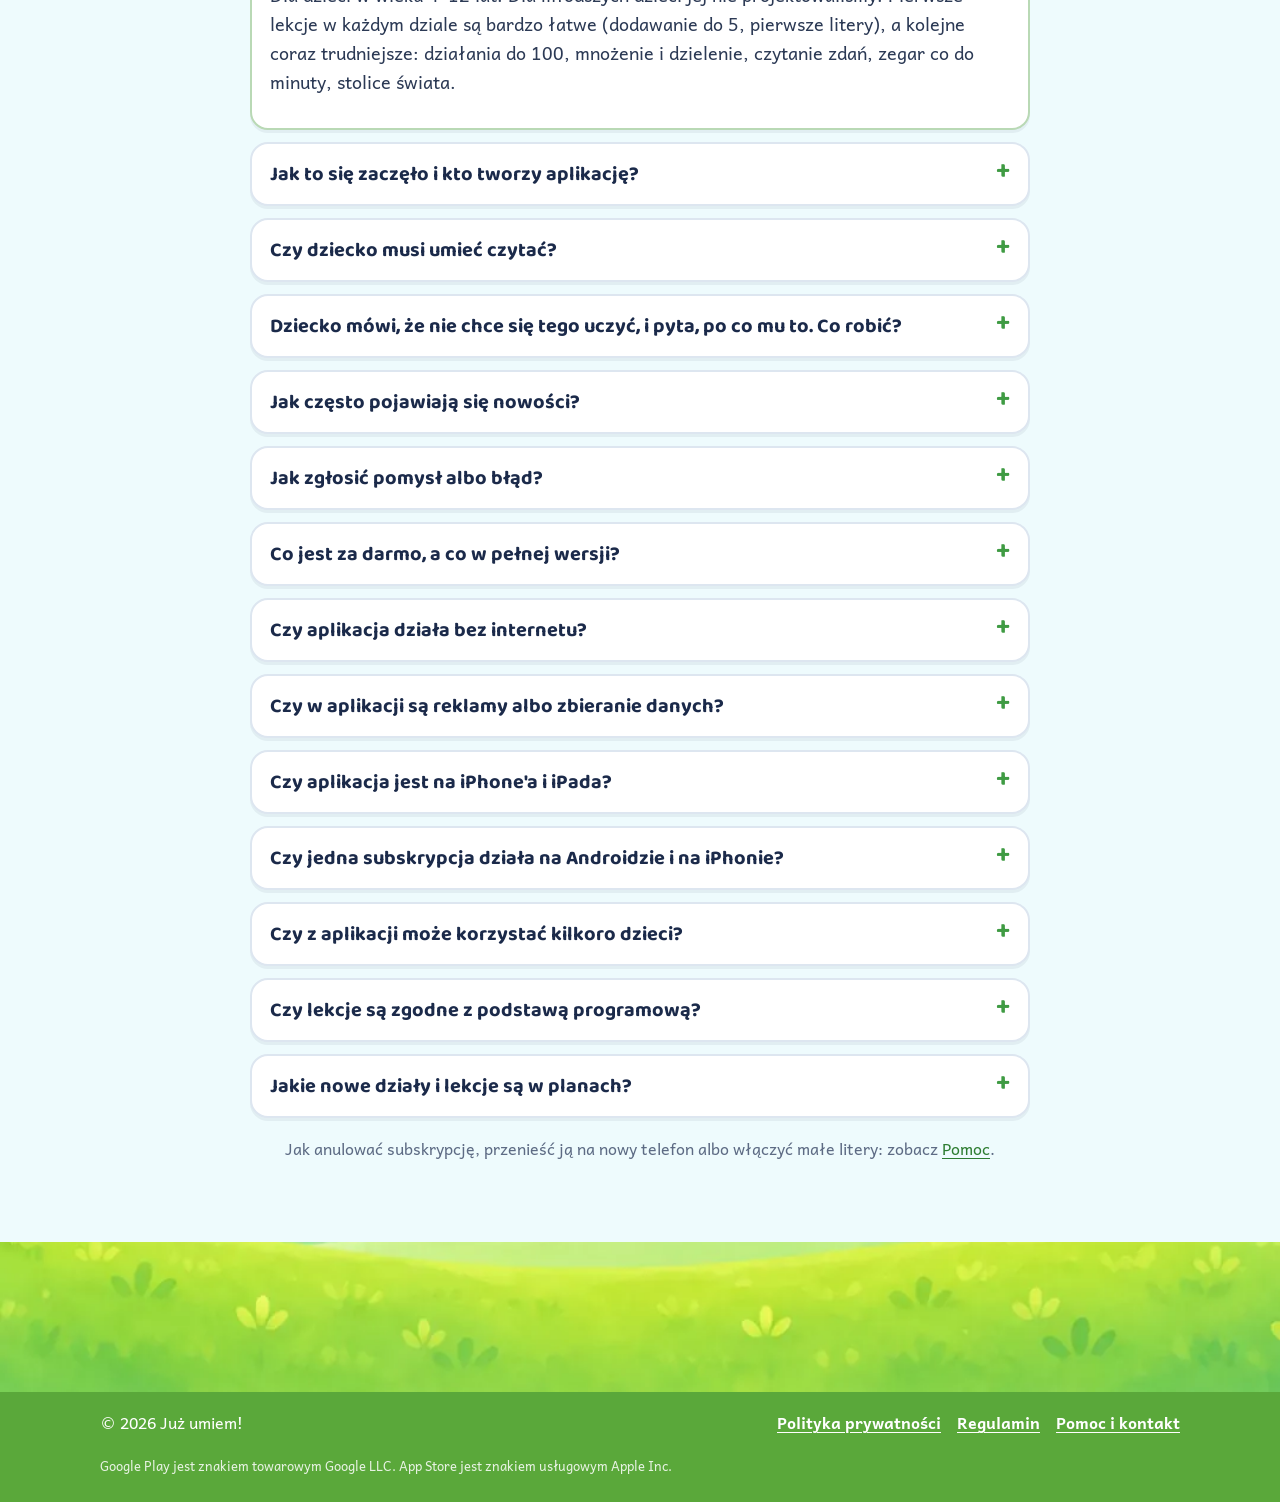
==== commit 6d810c17: "FAQ: jak to się zaczęło i kto tworzy aplikację Co-Authored-By: Claude Opus 5.5 <noreply@anthropic.co" ====
--- a/index.html
+++ b/index.html
@@ -227,6 +227,13 @@
           <div><p>Dla dzieci w wieku 4–12 lat. Dla młodszych dzieci jej nie projektowaliśmy. Pierwsze lekcje w każdym dziale są bardzo łatwe (dodawanie do 5, pierwsze litery), a kolejne coraz trudniejsze: działania do 100, mnożenie i dzielenie, czytanie zdań, zegar co do minuty, stolice świata.</p></div>
         </details>
         <details>
+          <summary>Jak to się zaczęło i kto tworzy aplikację?</summary>
+          <div>
+            <p>Szukałem dla mojego czterolatka aplikacji do nauki czytania i matematyki. Chciałem czegoś prostego: bez reklam, bez rozpraszających efektów, bez udawania gry, za to z możliwością sprawdzenia, jak dziecku idzie. Przejrzałem wiele aplikacji i nie znalazłem niczego, co spełniałoby te warunki.</p>
+            <p>Postanowiłem więc zrobić ją sam. Zacząłem powoli, od kilku pierwszych lekcji. Z czasem, razem z tym, jak dziecko dorastało, przybywało nowych lekcji i działów: zegar, pieniądze, nuty, angielski, flagi i stolice. Zasady zostały te same: prosto, spokojnie i pod okiem rodzica.</p>
+          </div>
+        </details>
+        <details>
           <summary>Czy dziecko musi umieć czytać?</summary>
           <div><p>Nie. Lektor czyta na głos liczby, litery, wyrazy, zdania i polecenia, więc z aplikacji może korzystać przedszkolak.</p></div>
         </details>
@@ -287,10 +294,6 @@
           <summary>Jakie nowe działy i lekcje są w planach?</summary>
           <div><p><span class="todo">[odpowiedź do uzupełnienia]</span></p></div>
         </details>
-        <details>
-          <summary>Kto tworzy aplikację?</summary>
-          <div><p><span class="todo">[odpowiedź do uzupełnienia]</span></p></div>
-        </details>
       </div>
       <p class="note">Jak anulować subskrypcję, przenieść ją na nowy telefon albo włączyć małe litery: zobacz <a href="pomoc/">Pomoc</a>.</p>
     </div>
